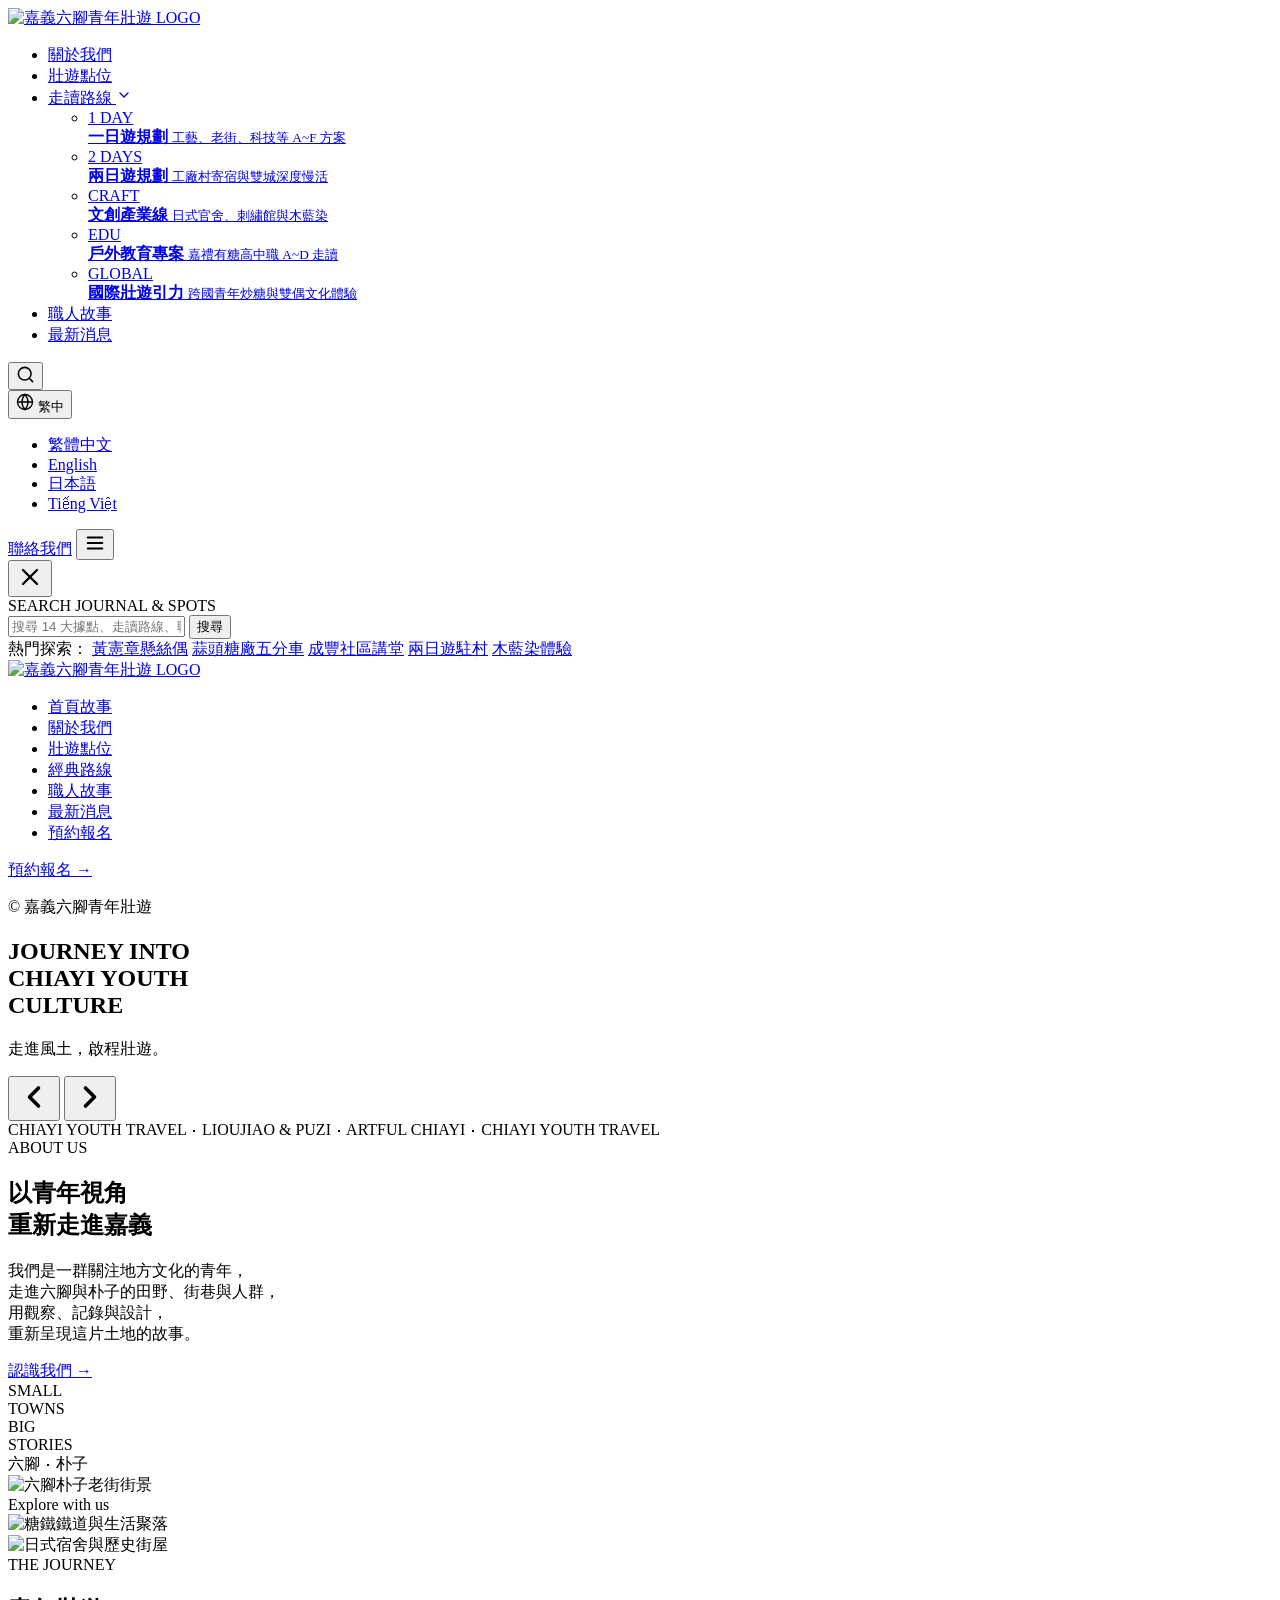
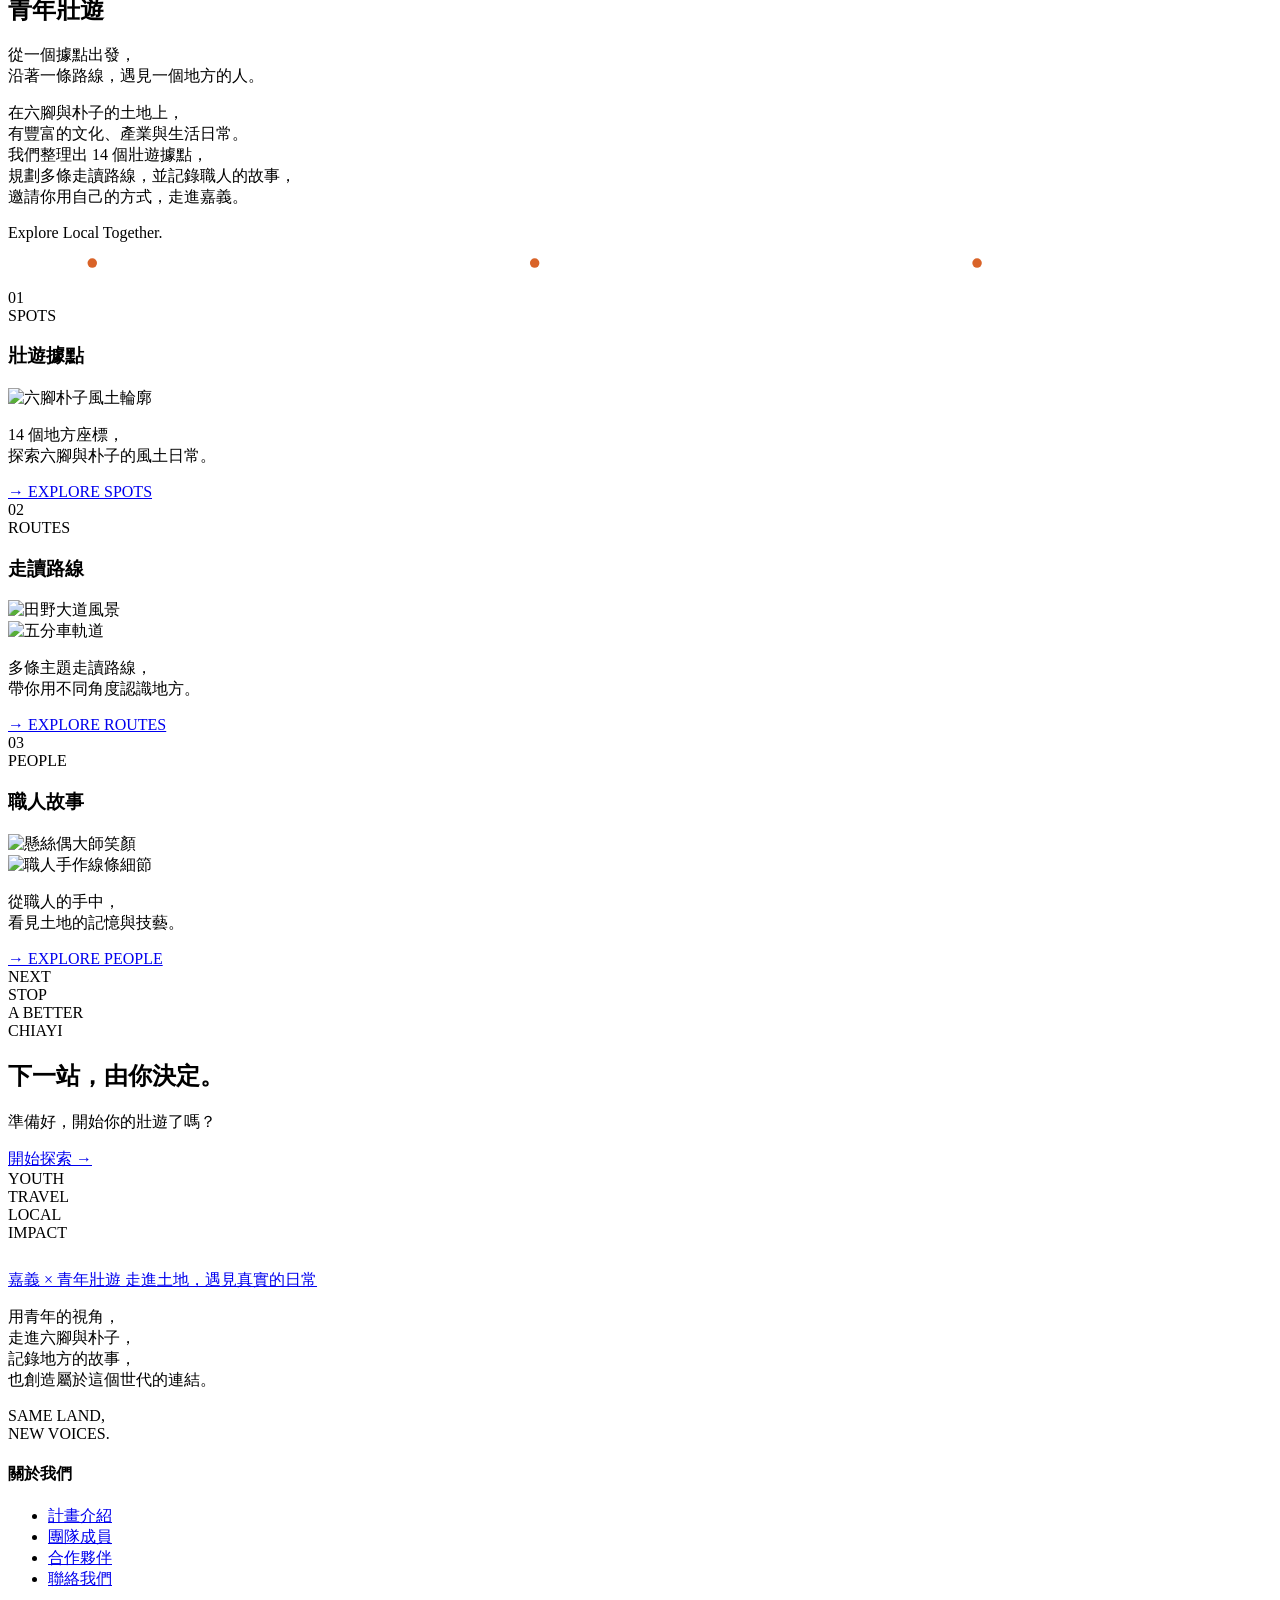
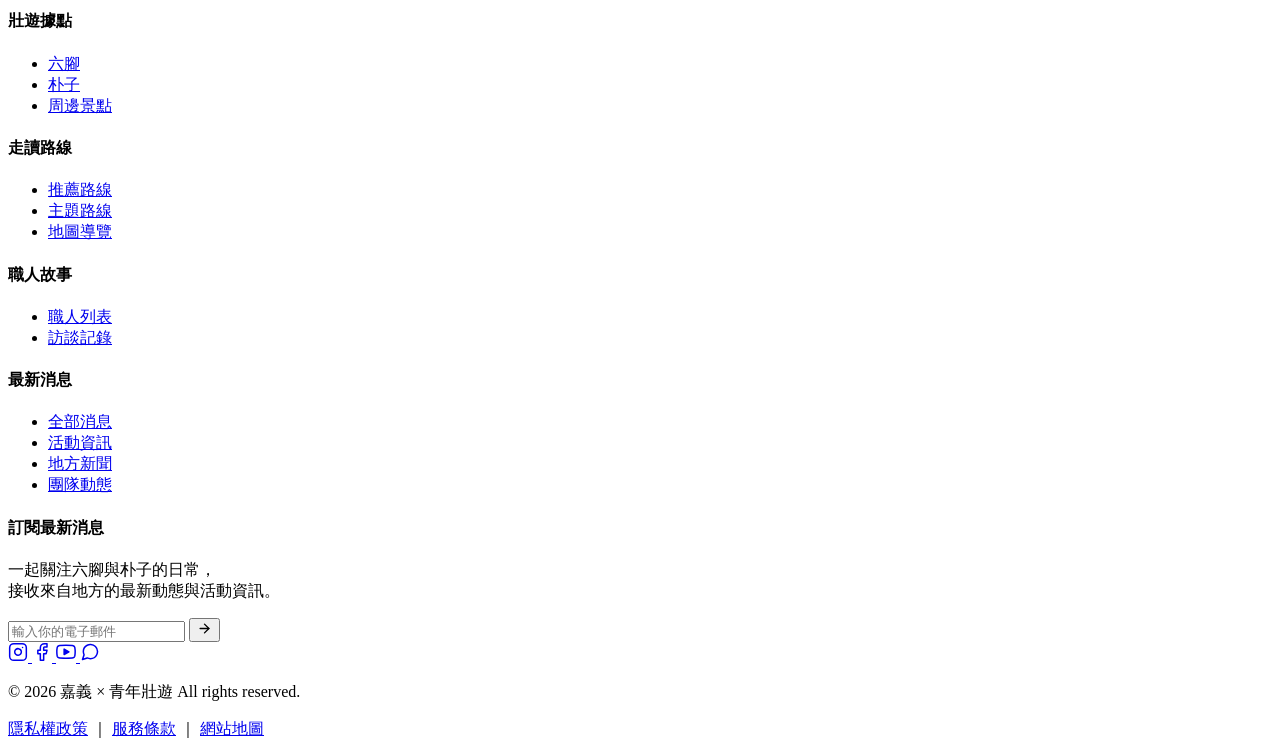
==== index.html @ 1200ce65 "Add files via upload" ====
<!DOCTYPE html>
<html lang="zh-TW">
<head>
    <meta charset="UTF-8">
    <meta name="viewport" content="width=device-width, initial-scale=1.0">
    <title>嘉義青年壯遊 ‧ 搜集文化好時光 - 首頁</title>
    
    <link rel="stylesheet" href="css/common.css">
    <link rel="stylesheet" href="css/index.css">

    <!-- 補齊 Bodoni Moda 與 Noto Serif TC，確保雜誌風襯線排版完整 -->
    <link href="https://fonts.googleapis.com/css2?family=Bodoni+Moda:opsz,wght@6..96,700;6..96,900&family=Noto+Serif+TC:wght@600;700;900&family=Playfair+Display:ital,wght@0,700;0,900;1,700&family=Noto+Sans+TC:wght@300;400;500;700&family=Poppins:wght@600;800;900&display=swap" rel="stylesheet">
</head>
<body class="home-page">

<!-- ==================== 全站唯一標準頂部導覽列 ==================== -->
<header class="site-header" id="siteHeader">
    <div class="nav-container">
        
        <a href="index.html" class="nav-brand">
            <img src="六腳LOGO.png" alt="嘉義六腳青年壯遊 LOGO" class="nav-logo-img">
        </a>

        <!-- 電腦版核心導覽選單 -->
        <nav class="nav-menu" id="navMenu">
            <ul class="nav-list">
                <li class="nav-item">
                    <a href="about.html" class="nav-link">關於我們</a>
                </li>
                <li class="nav-item">
                    <a href="spots.html" class="nav-link">壯遊點位</a>
                </li>

                <!-- 5 大路線下拉選單 -->
                <li class="nav-item nav-has-dropdown">
                    <a href="itinerary.html" class="nav-link nav-dropdown-trigger">
                        走讀路線
                        <svg class="dropdown-chevron" xmlns="http://www.w3.org/2000/svg" width="16" height="16" viewBox="0 0 24 24" fill="none" stroke="currentColor" stroke-width="2" stroke-linecap="round" stroke-linejoin="round">
                            <path d="m6 9 6 6 6-6"/>
                        </svg>
                    </a>
                    <ul class="nav-dropdown-menu">
                        <li>
                            <a href="itinerary.html#oneday" class="dropdown-link">
                                <span class="route-badge">1 DAY</span>
                                <div>
                                    <strong>一日遊規劃</strong>
                                    <small>工藝、老街、科技等 A~F 方案</small>
                                </div>
                            </a>
                        </li>
                        <li>
                            <a href="itinerary.html#twoday" class="dropdown-link">
                                <span class="route-badge">2 DAYS</span>
                                <div>
                                    <strong>兩日遊規劃</strong>
                                    <small>工廠村寄宿與雙城深度慢活</small>
                                </div>
                            </a>
                        </li>
                        <li>
                            <a href="itinerary.html#creative" class="dropdown-link">
                                <span class="route-badge">CRAFT</span>
                                <div>
                                    <strong>文創產業線</strong>
                                    <small>日式官舍、刺繡館與木藍染</small>
                                </div>
                            </a>
                        </li>
                        <li>
                            <a href="itinerary.html#outdoor" class="dropdown-link">
                                <span class="route-badge">EDU</span>
                                <div>
                                    <strong>戶外教育專案</strong>
                                    <small>嘉禮有糖高中職 A~D 走讀</small>
                                </div>
                            </a>
                        </li>
                        <li>
                            <a href="itinerary.html#global" class="dropdown-link">
                                <span class="route-badge">GLOBAL</span>
                                <div>
                                    <strong>國際壯遊引力</strong>
                                    <small>跨國青年炒糖與雙偶文化體驗</small>
                                </div>
                            </a>
                        </li>
                    </ul>
                </li>

                <li class="nav-item">
                    <a href="journal.html" class="nav-link">職人故事</a>
                </li>
                <li class="nav-item">
                    <a href="news.html" class="nav-link">最新消息</a>
                </li>
            </ul>
        </nav>

        <!-- 右側功能操作區：標準 3 大按鍵 -->
        <div class="nav-actions">
            <button class="nav-action-btn" id="navSearchBtn" aria-label="搜尋">
                <svg xmlns="http://www.w3.org/2000/svg" width="19" height="19" viewBox="0 0 24 24" fill="none" stroke="currentColor" stroke-width="2" stroke-linecap="round" stroke-linejoin="round">
                    <circle cx="11" cy="11" r="8"/>
                    <path d="m21 21-4.3-4.3"/>
                </svg>
            </button>

            <!-- 語言按鈕固定帶地球 SVG ＋ 純文字「繁中」 -->
            <div class="lang-dropdown-wrapper">
                <button class="nav-lang-btn" id="langBtn" aria-label="語言切換">
                    <svg xmlns="http://www.w3.org/2000/svg" width="18" height="18" viewBox="0 0 24 24" fill="none" stroke="currentColor" stroke-width="1.8" stroke-linecap="round" stroke-linejoin="round">
                        <circle cx="12" cy="12" r="10"/>
                        <path d="M12 2a14.5 14.5 0 0 0 0 20 14.5 14.5 0 0 0 0-20"/>
                        <path d="M2 12h20"/>
                    </svg>
                    <span id="currentLangText">繁中</span>
                </button>
                <ul class="lang-menu" id="langMenu">
                    <li><a href="#" class="lang-opt active" data-lang="zh-TW">繁體中文</a></li>
                    <li><a href="#" class="lang-opt" data-lang="en">English</a></li>
                    <li><a href="#" class="lang-opt" data-lang="ja">日本語</a></li>
                    <li><a href="#" class="lang-opt" data-lang="vi">Tiếng Việt</a></li>
                </ul>
            </div>

            <!-- 右側主按鈕一律統一為「聯絡我們」 -->
            <a href="contact.html" class="nav-btn-cta">聯絡我們</a>

            <button class="hamburger-toggle" id="navMobileToggle" aria-label="開啟選單">
                <svg xmlns="http://www.w3.org/2000/svg" width="22" height="22" viewBox="0 0 24 24" fill="none" stroke="currentColor" stroke-width="2" stroke-linecap="round" stroke-linejoin="round">
                    <line x1="4" x2="20" y1="12" y2="12"/>
                    <line x1="4" x2="20" y1="6" y2="6"/>
                    <line x1="4" x2="20" y1="18" y2="18"/>
                </svg>
            </button>
        </div>

    </div>
</header>

<!-- ==================== 全螢幕搜尋浮層 ==================== -->
<div class="search-overlay" id="searchOverlay">
    <button class="search-close-btn" id="searchCloseBtn" aria-label="關閉搜尋">
        <svg xmlns="http://www.w3.org/2000/svg" width="28" height="28" viewBox="0 0 24 24" fill="none" stroke="currentColor" stroke-width="2" stroke-linecap="round" stroke-linejoin="round">
            <path d="M18 6 6 18"/>
            <path d="m6 6 12 12"/>
        </svg>
    </button>
    <div class="search-modal-inner">
        <span class="search-sub-title">SEARCH JOURNAL & SPOTS</span>
        <div class="search-box">
            <input type="text" id="globalSearchInput" placeholder="搜尋 14 大據點、走讀路線、職人或最新消息..." autocomplete="off">
            <button class="search-submit-btn" id="globalSearchSubmit">搜尋</button>
        </div>
        <div class="search-quick-tags">
            <span>熱門探索：</span>
            <a href="spots.html">黃憲章懸絲偶</a>
            <a href="spots.html">蒜頭糖廠五分車</a>
            <a href="spots.html">成豐社區講堂</a>
            <a href="itinerary.html#twoday">兩日遊駐村</a>
            <a href="spots.html">木藍染體驗</a>
        </div>
    </div>
</div>

<!-- 手機版抽屜滑出選單 (由頂欄漢堡開關觸發) -->
<aside class="sidebar-nav" id="sidebarNav">
    <div class="sidebar-top">
        <a href="index.html" class="sidebar-logo">
            <img src="六腳LOGO.png" alt="嘉義六腳青年壯遊 LOGO" class="sidebar-logo-img">
        </a>
        <div class="sidebar-divider"></div>
        <ul class="sidebar-tabs">
            <li class="tab-item active"><a href="index.html">首頁故事</a></li>
            <li class="tab-item"><a href="about.html">關於我們</a></li>
            <li class="tab-item"><a href="spots.html">壯遊點位</a></li>
            <li class="tab-item"><a href="itinerary.html">經典路線</a></li>
            <li class="tab-item"><a href="journal.html">職人故事</a></li>
            <li class="tab-item"><a href="news.html">最新消息</a></li>
            <li class="tab-item"><a href="contact.html">預約報名</a></li>
        </ul>
    </div>
    <div class="sidebar-bottom">
        <a href="contact.html" class="btn-sidebar-cta">預約報名 →</a>
        <p class="sidebar-footer-text">© 嘉義六腳青年壯遊</p>
    </div>
</aside>

<div class="sidebar-overlay" id="sidebarOverlay"></div>

<main class="content-container">

<!-- ==================== 全景電影感主視覺 (水道頭自動切換左側) ==================== -->
<section id="home" class="page-section hero-fullscreen-wrapper">
    
    <!-- 1. 全螢幕背景輪播軌道 (第三張標註 data-align="left") -->
    <div class="hero-carousel" id="heroCarousel">
        <div class="hero-bg-slide active" style="background-image: url('assets/藍染體驗.jpg');" data-align="right"></div>
        <div class="hero-bg-slide" style="background-image: url('assets/笑咪咪懸絲偶劇團.jpg');" data-align="right"></div>
        <div class="hero-bg-slide" style="background-image: url('assets/水道頭文創聚落.jpg');" data-align="left"></div>
    </div>

    <!-- 2. 動態定位文字層 (預設靠右，水道頭自動切換至左) -->
    <div class="hero-content-overlay" id="heroTextOverlay">
        <div class="hero-text-box" id="heroTextBox">
            <h1 class="hero-main-title">
                JOURNEY INTO<br>
                CHIAYI YOUTH<br>
                CULTURE
            </h1>
            <p class="hero-desc-cn">走進風土，啟程壯遊。</p>
        </div>
    </div>

    <!-- 3. 左側極簡箭頭按鈕 -->
    <button class="hero-edge-btn btn-edge-prev" id="heroPrevBtn" aria-label="上一張圖片">
        <svg xmlns="http://www.w3.org/2000/svg" width="36" height="36" viewBox="0 0 24 24" fill="none" stroke="currentColor" stroke-width="2.4" stroke-linecap="round" stroke-linejoin="round">
            <path d="m15 18-6-6 6-6"/>
        </svg>
    </button>

    <!-- 4. 右側極簡箭頭按鈕 -->
    <button class="hero-edge-btn btn-edge-next" id="heroNextBtn" aria-label="下一張圖片">
        <svg xmlns="http://www.w3.org/2000/svg" width="36" height="36" viewBox="0 0 24 24" fill="none" stroke="currentColor" stroke-width="2.4" stroke-linecap="round" stroke-linejoin="round">
            <path d="m9 18 6-6-6-6"/>
        </svg>
    </button>

    <!-- 5. 底部微弱走馬燈水印 -->
    <div class="hero-marquee-strip">
        <div class="marquee-track" id="heroMarquee">
            CHIAYI YOUTH TRAVEL ‧ LIOUJIAO & PUZI ‧ ARTFUL CHIAYI ‧ CHIAYI YOUTH TRAVEL
        </div>
    </div>

</section>
<!-- ====================================================================
     01. 關於我們 (ABOUT US) - 雜誌拼貼與雙城手感
     ==================================================================== -->
<section id="about" class="section-editorial-about">
    <div class="about-layout-container">
        
        <!-- 左側：標題、引言與入口按鈕 -->
        <div class="about-text-column">
            <div class="editorial-section-tag">
                <span class="tag-en">ABOUT US</span>
            </div>

            <h2 class="about-hero-headline">
                以青年視角<br>
                重新走進嘉義
            </h2>

            <p class="about-manifesto">
                我們是一群關注地方文化的青年，<br>
                走進六腳與朴子的田野、街巷與人群，<br>
                用觀察、記錄與設計，<br>
                重新呈現這片土地的故事。
            </p>

            <a href="about.html" class="btn-editorial-pill">
                認識我們 <span>→</span>
            </a>
        </div>

        <!-- 右側：照片拼貼組與印記 -->
        <div class="about-collage-column">
            <div class="collage-corner-tag">
                SMALL<br>TOWNS<br>BIG<br>STORIES
            </div>

            <!-- 主拍立得照片 (微傾斜) -->
            <div class="polaroid-card main-polaroid">
                <div class="polaroid-stamp">六腳 ‧ 朴子</div>
                <div class="polaroid-img-box">
                    <img src="assets/水道頭文創聚落.jpg" alt="六腳朴子老街街景">
                </div>
                <span class="polaroid-handwrite">Explore with us</span>
            </div>

            <!-- 右上方次要照片：平交道與鐵道記憶 -->
            <div class="polaroid-card sub-polaroid-top">
                <div class="polaroid-img-box">
                    <img src="assets/藍染體驗.jpg" alt="糖鐵鐵道與生活聚落">
                </div>
            </div>

            <!-- 右下方次要照片：歷史建築屋脊 -->
            <div class="polaroid-card sub-polaroid-bottom">
                <div class="polaroid-img-box">
                    <img src="assets/笑咪咪懸絲偶劇團.jpg" alt="日式宿舍與歷史街屋">
                </div>
            </div>
        </div>

    </div>
</section>


<!-- ====================================================================
     02. 青年壯遊 (THE JOURNEY) - 三階段連動走讀路徑
     ==================================================================== -->
<section id="journey" class="section-dark-journey">
    <div class="journey-main-container">

        <!-- 頂部：章節標題、說明文與手寫字 -->
        <div class="journey-header-grid">
            <div class="journey-title-wrap">
                <div class="editorial-section-tag">
                    <span class="tag-en">THE JOURNEY</span>
                </div>
                <h2 class="journey-title-cn">青年壯遊</h2>
                <p class="journey-lead-slogan">
                    從一個據點出發，<br>
                    沿著一條路線，遇見一個地方的人。
                </p>
            </div>

            <div class="journey-desc-wrap">
                <p class="journey-body-text">
                    在六腳與朴子的土地上，<br>
                    有豐富的文化、產業與生活日常。<br>
                    我們整理出 14 個壯遊據點，<br>
                    規劃多條走讀路線，並記錄職人的故事，<br>
                    邀請你用自己的方式，走進嘉義。
                </p>
            </div>

            <div class="journey-handwritten-wrap">
                <span class="script-handwriting">Explore Local Together.</span>
            </div>
        </div>

        <!-- 貫穿三大板塊的弧形連線 (SVG Stepper Line) -->
        <div class="journey-stepper-line-wrap">
            <svg class="stepper-svg" viewBox="0 0 1200 40" fill="none" preserveAspectRatio="none">
                <path d="M 80,20 Q 300,5 500,20 T 920,20 T 1120,20" stroke="rgba(255,255,255,0.25)" stroke-dasharray="4 6" stroke-width="1.5"/>
                <circle cx="80" cy="20" r="4.5" fill="#D96328" />
                <circle cx="500" cy="20" r="4.5" fill="#D96328" />
                <circle cx="920" cy="20" r="4.5" fill="#D96328" />
            </svg>
        </div>

        <!-- 三欄卡片網格 -->
        <div class="journey-cards-row">
            
            <!-- 01 壯遊據點 (純白有機地圖) -->
            <div class="journey-card">
                <div class="journey-card-header">
                    <span class="step-idx">01</span>
                    <div class="step-meta">
                        <span class="step-en">SPOTS</span>
                        <h3 class="step-title">壯遊據點</h3>
                    </div>
                </div>

                <div class="card-visual-box visual-map-box">
                    <img src="assets/地圖.png" alt="六腳朴子風土輪廓" class="journey-map-graphic">
                </div>

                <p class="journey-card-desc">
                    14 個地方座標，<br>
                    探索六腳與朴子的風土日常。
                </p>

                <a href="spots.html" class="btn-journey-circle-link">
                    <span class="link-circle-arrow">→</span>
                    <span class="link-text">EXPLORE SPOTS</span>
                </a>
            </div>

            <!-- 02 走讀路線 (風景雙拍立得) -->
            <div class="journey-card">
                <div class="journey-card-header">
                    <span class="step-idx">02</span>
                    <div class="step-meta">
                        <span class="step-en">ROUTES</span>
                        <h3 class="step-title">走讀路線</h3>
                    </div>
                </div>

                <div class="card-visual-box visual-overlapping-photos">
                    <div class="overlapping-photo-back">
                        <img src="assets/水道頭文創聚落.jpg" alt="田野大道風景">
                    </div>
                    <div class="overlapping-photo-front">
                        <img src="assets/藍染體驗.jpg" alt="五分車軌道">
                    </div>
                </div>

                <p class="journey-card-desc">
                    多條主題走讀路線，<br>
                    帶你用不同角度認識地方。
                </p>

                <a href="itinerary.html" class="btn-journey-circle-link">
                    <span class="link-circle-arrow">→</span>
                    <span class="link-text">EXPLORE ROUTES</span>
                </a>
            </div>

            <!-- 03 職人故事 (人物人像 ✕ 手作細節) -->
            <div class="journey-card">
                <div class="journey-card-header">
                    <span class="step-idx">03</span>
                    <div class="step-meta">
                        <span class="step-en">PEOPLE</span>
                        <h3 class="step-title">職人故事</h3>
                    </div>
                </div>

                <div class="card-visual-box visual-artisan-photos">
                    <div class="artisan-main-photo">
                        <img src="assets/笑咪咪懸絲偶劇團.jpg" alt="懸絲偶大師笑顏">
                    </div>
                    <div class="artisan-sub-photo">
                        <img src="assets/藍染體驗.jpg" alt="職人手作線條細節">
                    </div>
                </div>

                <p class="journey-card-desc">
                    從職人的手中，<br>
                    看見土地的記憶與技藝。
                </p>

                <a href="journal.html" class="btn-journey-circle-link">
                    <span class="link-circle-arrow">→</span>
                    <span class="link-text">EXPLORE PEOPLE</span>
                </a>
            </div>

        </div>

    </div>
</section>


<!-- ====================================================================
     03. 全幅行動號召 (CTA BANNER) - 田野大景
     ==================================================================== -->
<section class="section-full-cta">
    <div class="cta-bg-layer" style="background-image: url('assets/水道頭文創聚落.jpg');"></div>
    <div class="cta-overlay-mask"></div>

    <div class="cta-content-inner">
        <div class="cta-watermark-left">
            NEXT<br>STOP<br>A BETTER<br>CHIAYI
        </div>

        <div class="cta-center-action">
            <h2 class="cta-title">下一站，由你決定。</h2>
            <p class="cta-sub">準備好，開始你的壯遊了嗎？</p>
            <a href="itinerary.html" class="btn-cta-orange-pill">
                開始探索 <span>→</span>
            </a>
        </div>

        <div class="cta-watermark-right">
            YOUTH<br>TRAVEL<br>LOCAL<br>IMPACT
        </div>
    </div>
</section>


<!-- ==================== 全站統一標準頁尾 ==================== -->
<footer class="site-global-footer">
    <div class="footer-main-grid">

        <!-- 1. 左側品牌欄 -->
        <div class="footer-brand-col">
            <a href="index.html" class="footer-brand-header">
                <!-- 標誌圖章 ICON -->
                <svg class="footer-brand-icon" width="28" height="24" viewBox="0 0 28 24" fill="none">
                    <rect x="3" y="4" width="22" height="16" rx="3" stroke="#FFFFFF" stroke-width="1.6"/>
                    <circle cx="2" cy="12" r="2" fill="#FFFFFF"/>
                    <circle cx="26" cy="12" r="2" fill="#FFFFFF"/>
                    <line x1="8" y1="9" x2="20" y2="9" stroke="#FFFFFF" stroke-width="1.2" stroke-dasharray="2 2"/>
                </svg>
                <div class="footer-brand-text-group">
                    <span class="footer-brand-title">嘉義 × 青年壯遊</span>
                    <span class="footer-brand-slogan">走進土地，遇見真實的日常</span>
                </div>
            </a>

            <p class="footer-brand-desc">
                用青年的視角，<br>
                走進六腳與朴子，<br>
                記錄地方的故事，<br>
                也創造屬於這個世代的連結。
            </p>

            <div class="footer-brand-stamp-en">
                SAME LAND,<br>
                NEW VOICES.
            </div>
        </div>

        <!-- 垂直裝飾分隔線 -->
        <div class="footer-v-divider"></div>

        <!-- 2. 中間五欄導覽連結 -->
        <div class="footer-nav-columns">
            
            <div class="footer-nav-col">
                <h4 class="nav-col-title">關於我們</h4>
                <div class="title-underline"></div>
                <ul class="nav-link-list">
                    <li><a href="about.html#origin">計畫介紹</a></li>
                    <li><a href="about.html#team">團隊成員</a></li>
                    <li><a href="about.html#partners">合作夥伴</a></li>
                    <li><a href="contact.html">聯絡我們</a></li>
                </ul>
            </div>

            <div class="footer-nav-col">
                <h4 class="nav-col-title">壯遊據點</h4>
                <div class="title-underline"></div>
                <ul class="nav-link-list">
                    <li><a href="spots.html?town=六腳">六腳</a></li>
                    <li><a href="spots.html?town=朴子">朴子</a></li>
                    <li><a href="spots.html#nearby">周邊景點</a></li>
                </ul>
            </div>

            <div class="footer-nav-col">
                <h4 class="nav-col-title">走讀路線</h4>
                <div class="title-underline"></div>
                <ul class="nav-link-list">
                    <li><a href="itinerary.html#featured">推薦路線</a></li>
                    <li><a href="itinerary.html#themed">主題路線</a></li>
                    <li><a href="spots.html">地圖導覽</a></li>
                </ul>
            </div>

            <div class="footer-nav-col">
                <h4 class="nav-col-title">職人故事</h4>
                <div class="title-underline"></div>
                <ul class="nav-link-list">
                    <li><a href="journal.html">職人列表</a></li>
                    <li><a href="journal.html#interviews">訪談記錄</a></li>
                </ul>
            </div>

            <div class="footer-nav-col">
                <h4 class="nav-col-title">最新消息</h4>
                <div class="title-underline"></div>
                <ul class="nav-link-list">
                    <li><a href="news.html">全部消息</a></li>
                    <li><a href="news.html#activity">活動資訊</a></li>
                    <li><a href="news.html#local">地方新聞</a></li>
                    <li><a href="news.html#team">團隊動態</a></li>
                </ul>
            </div>

        </div>

        <!-- 垂直裝飾分隔線 -->
        <div class="footer-v-divider"></div>

        <!-- 3. 右側訂閱與社群 -->
        <div class="footer-subscribe-col">
            <h4 class="subscribe-col-title">訂閱最新消息</h4>
            <div class="title-underline"></div>
            
            <p class="subscribe-desc">
                一起關注六腳與朴子的日常，<br>
                接收來自地方的最新動態與活動資訊。
            </p>

            <form class="subscribe-input-pill" onsubmit="event.preventDefault(); alert('感謝您的訂閱！');">
                <input type="email" placeholder="輸入你的電子郵件" required autocomplete="email">
                <button type="submit" class="btn-subscribe-arrow" aria-label="確認訂閱">
                    <svg width="15" height="15" viewBox="0 0 24 24" fill="none" stroke="currentColor" stroke-width="2.2" stroke-linecap="round" stroke-linejoin="round">
                        <line x1="5" y1="12" x2="19" y2="12"></line>
                        <polyline points="12 5 19 12 12 19"></polyline>
                    </svg>
                </button>
            </form>

            <!-- 社群 Icon Stack 圖示組 -->
            <div class="footer-social-stack">
                <!-- Instagram -->
                <a href="https://www.instagram.com/ncyu_tcrc_/" target="_blank" rel="noopener noreferrer" class="social-icon-btn" aria-label="Instagram">
                    <svg width="20" height="20" viewBox="0 0 24 24" fill="none" stroke="currentColor" stroke-width="1.8" stroke-linecap="round" stroke-linejoin="round">
                        <rect x="2" y="2" width="20" height="20" rx="5" ry="5"></rect>
                        <path d="M16 11.37A4 4 0 1 1 12.63 8 4 4 0 0 1 16 11.37z"></path>
                        <line x1="17.5" y1="6.5" x2="17.51" y2="6.5"></line>
                    </svg>
                </a>
                <!-- Facebook -->
                <a href="https://www.facebook.com/" target="_blank" rel="noopener noreferrer" class="social-icon-btn" aria-label="Facebook">
                    <svg width="20" height="20" viewBox="0 0 24 24" fill="none" stroke="currentColor" stroke-width="1.8" stroke-linecap="round" stroke-linejoin="round">
                        <path d="M18 2h-3a5 5 0 0 0-5 5v3H7v4h3v8h4v-8h3l1-4h-4V7a1 1 0 0 1 1-1h3z"></path>
                    </svg>
                </a>
                <!-- YouTube -->
                <a href="https://www.youtube.com/" target="_blank" rel="noopener noreferrer" class="social-icon-btn" aria-label="YouTube">
                    <svg width="20" height="20" viewBox="0 0 24 24" fill="none" stroke="currentColor" stroke-width="1.8" stroke-linecap="round" stroke-linejoin="round">
                        <path d="M22.54 6.42a2.78 2.78 0 0 0-1.94-2C18.88 4 12 4 12 4s-6.88 0-8.6.46a2.78 2.78 0 0 0-1.94 2A29 29 0 0 0 1 11.75a29 29 0 0 0 .46 5.33A2.78 2.78 0 0 0 3.4 19c1.72.46 8.6.46 8.6.46s6.88 0 8.6-.46a2.78 2.78 0 0 0 1.94-2 29 29 0 0 0 .46-5.25 29 29 0 0 0-.46-5.33z"></path>
                        <polygon points="9.75 15.02 15.5 11.75 9.75 8.48 9.75 15.02" fill="currentColor"></polygon>
                    </svg>
                </a>
                <!-- LINE -->
                <a href="https://line.me/" target="_blank" rel="noopener noreferrer" class="social-icon-btn" aria-label="LINE">
                    <svg width="20" height="20" viewBox="0 0 24 24" fill="none" stroke="currentColor" stroke-width="1.8" stroke-linecap="round" stroke-linejoin="round">
                        <path d="M21 11.5a8.38 8.38 0 0 1-.9 3.8 8.5 8.5 0 0 1-7.6 4.7 8.38 8.38 0 0 1-3.8-.9L3 21l1.9-5.7a8.38 8.38 0 0 1-.9-3.8 8.5 8.5 0 0 1 4.7-7.6 8.38 8.38 0 0 1 3.8-.9h.5a8.48 8.48 0 0 1 8 8v.5z"></path>
                    </svg>
                </a>
            </div>
        </div>

    </div>

    <!-- 4. 底部版權與隱私資訊 -->
    <div class="footer-legal-bar">
        <div class="footer-legal-inner">
            <p class="copyright-text">© 2026 嘉義 × 青年壯遊 All rights reserved.</p>
            <div class="legal-links">
                <a href="#">隱私權政策</a>
                <span class="v-line">｜</span>
                <a href="#">服務條款</a>
                <span class="v-line">｜</span>
                <a href="#">網站地圖</a>
            </div>
        </div>
    </div>
</footer>

<script src="js/common.js"></script>
<script src="js/index.js"></script>
</body>
</html>
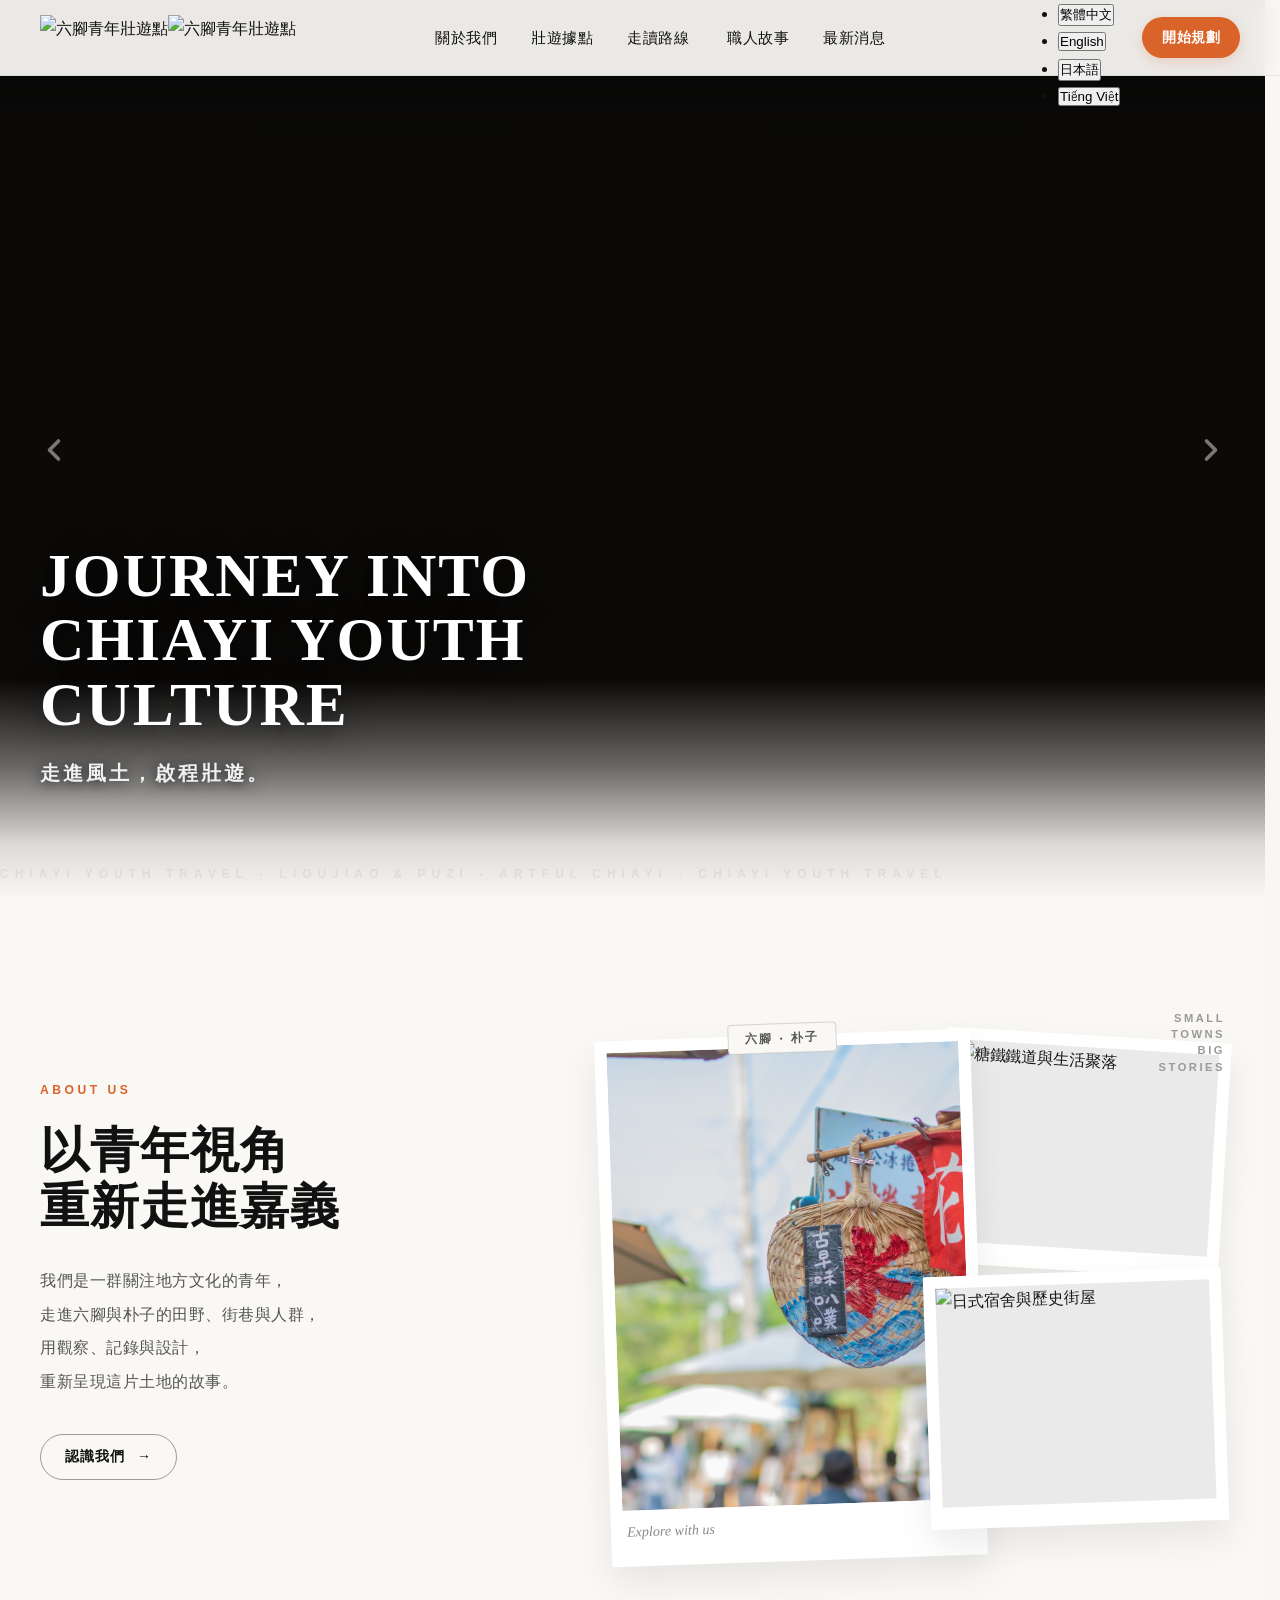
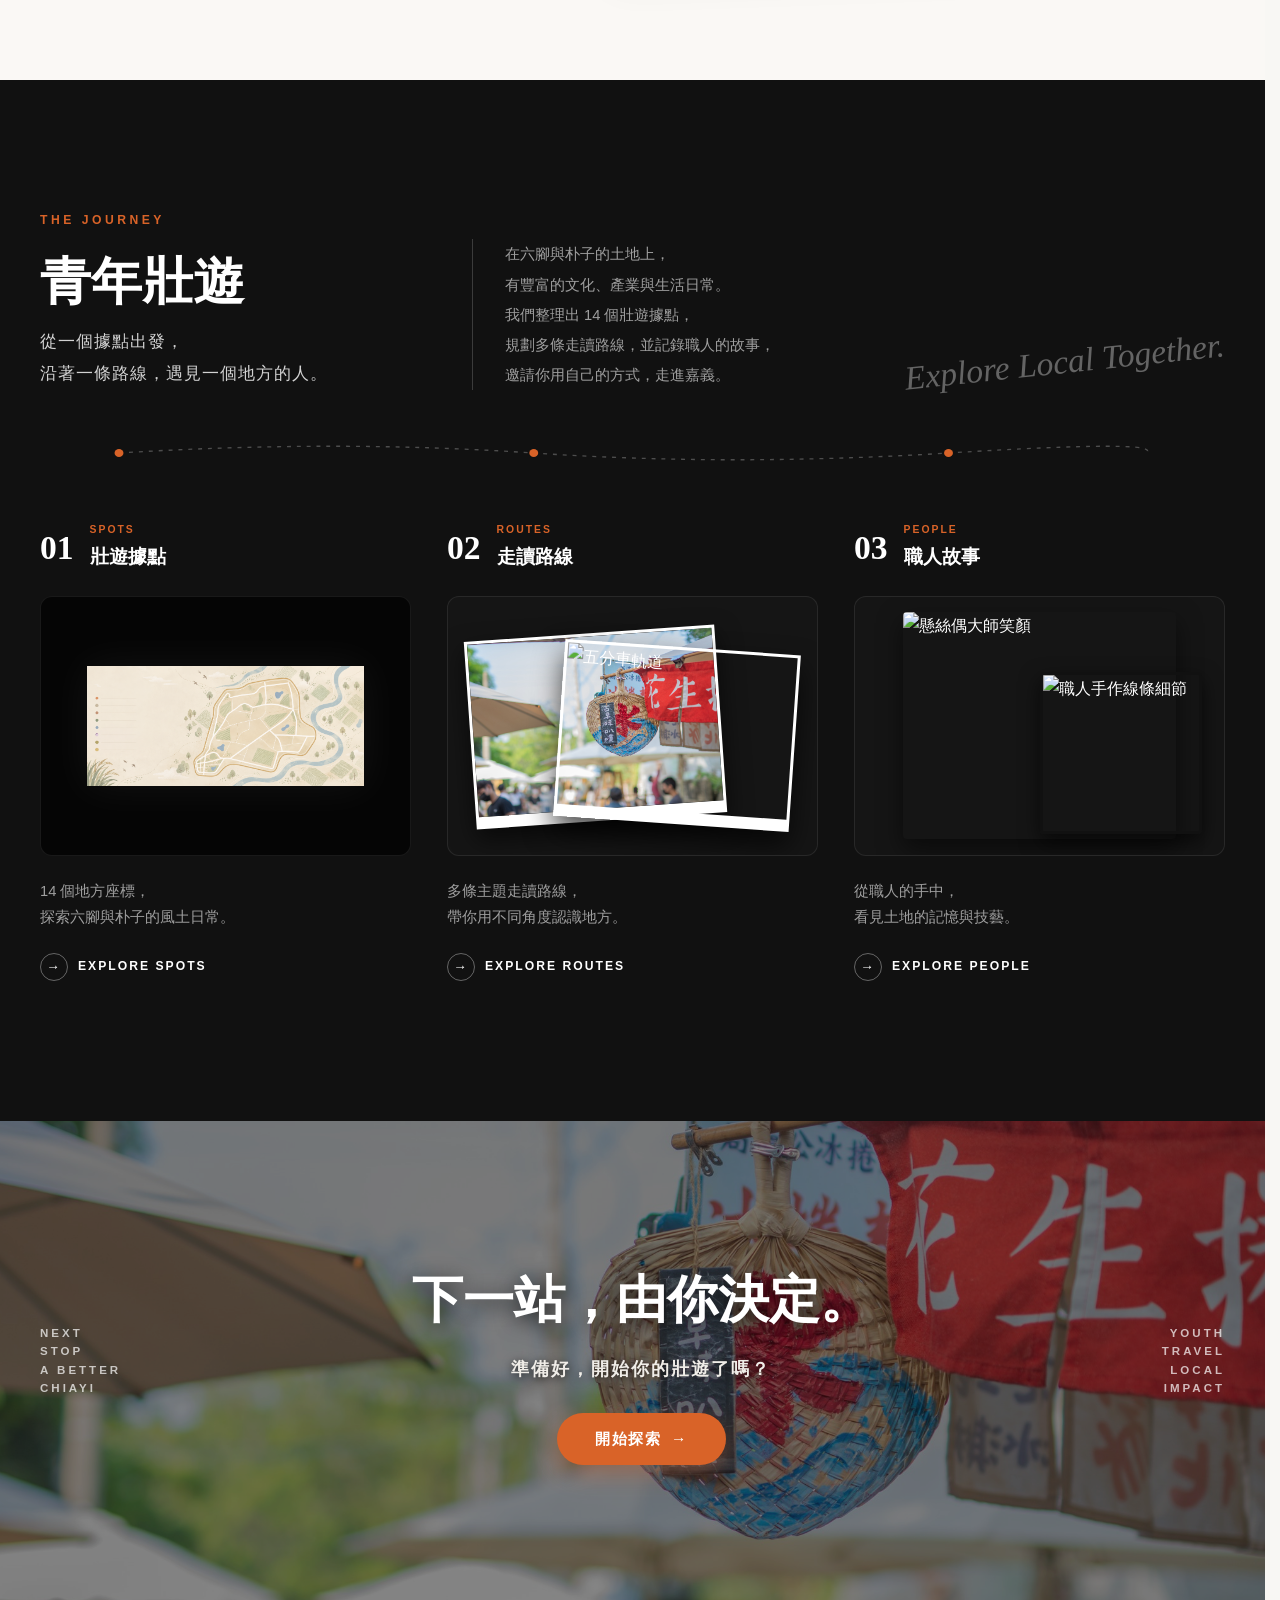
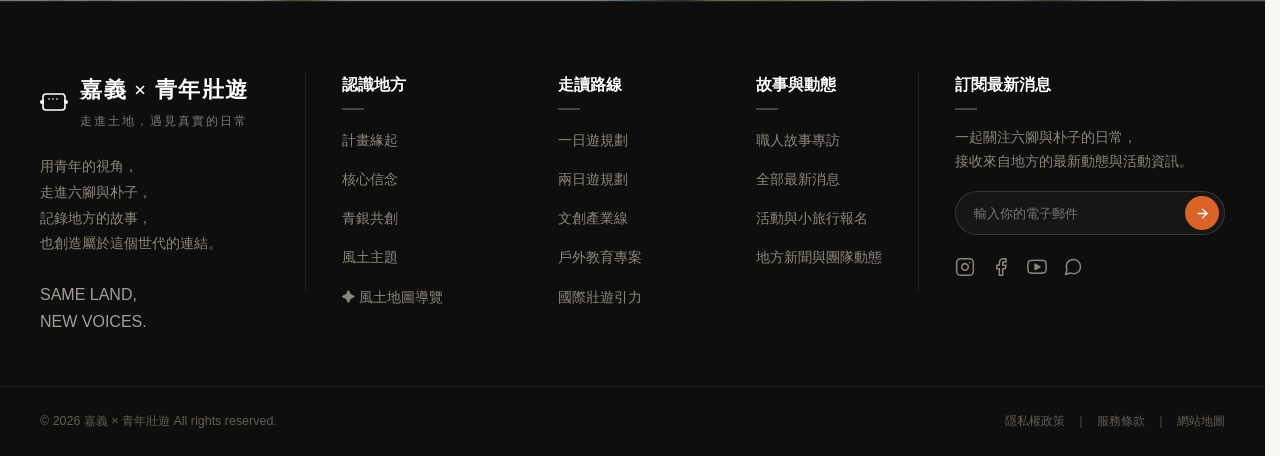
==== commit e0d04d73: "Add files via upload" ====
--- a/index.html
+++ b/index.html
@@ -13,127 +13,88 @@
 </head>
 <body class="home-page">
 
-<!-- ==================== 全站唯一標準頂部導覽列 ==================== -->
+<!-- ==================== 全域標準頂部導覽列 (Iconstack 圖標整合版) ==================== -->
 <header class="site-header" id="siteHeader">
     <div class="nav-container">
         
-        <a href="index.html" class="nav-brand">
-            <img src="六腳LOGO.png" alt="嘉義六腳青年壯遊 LOGO" class="nav-logo-img">
-        </a>
-
-        <!-- 電腦版核心導覽選單 -->
+<a href="index.html" class="nav-brand" aria-label="六腳青年壯遊首頁">
+    <img src="assets/logo-white.png" alt="六腳青年壯遊點" class="nav-logo-img logo-white">
+    <img src="assets/logo-black.png" alt="六腳青年壯遊點" class="nav-logo-img logo-black">
+</a>
+
+        <!-- 核心導覽選單 -->
         <nav class="nav-menu" id="navMenu">
             <ul class="nav-list">
                 <li class="nav-item">
-                    <a href="about.html" class="nav-link">關於我們</a>
+                    <a href="about.html" class="nav-link" data-i18n="nav_about">關於我們</a>
                 </li>
                 <li class="nav-item">
-                    <a href="spots.html" class="nav-link">壯遊點位</a>
+                    <a href="spots.html" class="nav-link" data-i18n="nav_spots">壯遊據點</a>
                 </li>
-
-                <!-- 5 大路線下拉選單 -->
                 <li class="nav-item nav-has-dropdown">
                     <a href="itinerary.html" class="nav-link nav-dropdown-trigger">
-                        走讀路線
-                        <svg class="dropdown-chevron" xmlns="http://www.w3.org/2000/svg" width="16" height="16" viewBox="0 0 24 24" fill="none" stroke="currentColor" stroke-width="2" stroke-linecap="round" stroke-linejoin="round">
-                            <path d="m6 9 6 6 6-6"/>
+                        <span data-i18n="nav_routes">走讀路線</span>
+                        <!-- Iconstack Chevron Down -->
+                        <svg class="nav-icon-svg nav-chevron-icon" viewBox="0 0 24 24" fill="none" stroke="currentColor" stroke-width="2" stroke-linecap="round" stroke-linejoin="round">
+                            <polyline points="6 9 12 15 18 9"></polyline>
                         </svg>
                     </a>
                     <ul class="nav-dropdown-menu">
-                        <li>
-                            <a href="itinerary.html#oneday" class="dropdown-link">
-                                <span class="route-badge">1 DAY</span>
-                                <div>
-                                    <strong>一日遊規劃</strong>
-                                    <small>工藝、老街、科技等 A~F 方案</small>
-                                </div>
-                            </a>
-                        </li>
-                        <li>
-                            <a href="itinerary.html#twoday" class="dropdown-link">
-                                <span class="route-badge">2 DAYS</span>
-                                <div>
-                                    <strong>兩日遊規劃</strong>
-                                    <small>工廠村寄宿與雙城深度慢活</small>
-                                </div>
-                            </a>
-                        </li>
-                        <li>
-                            <a href="itinerary.html#creative" class="dropdown-link">
-                                <span class="route-badge">CRAFT</span>
-                                <div>
-                                    <strong>文創產業線</strong>
-                                    <small>日式官舍、刺繡館與木藍染</small>
-                                </div>
-                            </a>
-                        </li>
-                        <li>
-                            <a href="itinerary.html#outdoor" class="dropdown-link">
-                                <span class="route-badge">EDU</span>
-                                <div>
-                                    <strong>戶外教育專案</strong>
-                                    <small>嘉禮有糖高中職 A~D 走讀</small>
-                                </div>
-                            </a>
-                        </li>
-                        <li>
-                            <a href="itinerary.html#global" class="dropdown-link">
-                                <span class="route-badge">GLOBAL</span>
-                                <div>
-                                    <strong>國際壯遊引力</strong>
-                                    <small>跨國青年炒糖與雙偶文化體驗</small>
-                                </div>
-                            </a>
-                        </li>
+                        <li><a href="itinerary-detail.html" class="dropdown-link"><span class="route-badge">1 DAY</span><div><strong data-i18n="route_1day">一日遊規劃</strong><small data-i18n="route_1day_sub">工藝、老街、科技等 A~F 方案</small></div></a></li>
+                        <li><a href="twoday-detail.html" class="dropdown-link"><span class="route-badge">2 DAYS</span><div><strong data-i18n="route_2day">兩日遊規劃</strong><small data-i18n="route_2day_sub">工廠村寄宿與雙城深度慢活</small></div></a></li>
+                        <li><a href="itinerary.html#creative" class="dropdown-link"><span class="route-badge">CRAFT</span><div><strong data-i18n="route_craft">文創產業線</strong><small data-i18n="route_craft_sub">日式官舍、刺繡館與木藍染</small></div></a></li>
+                        <li><a href="outdoor-detail.html" class="dropdown-link"><span class="route-badge">EDU</span><div><strong data-i18n="route_edu">戶外教育專案</strong><small data-i18n="route_edu_sub">嘉禮有糖高中職 A~D 走讀</small></div></a></li>
+                        <li><a href="itinerary.html#global" class="dropdown-link"><span class="route-badge">GLOBAL</span><div><strong data-i18n="route_global">國際壯遊引力</strong><small data-i18n="route_global_sub">跨國青年炒糖與雙偶文化體驗</small></div></a></li>
                     </ul>
                 </li>
-
                 <li class="nav-item">
-                    <a href="journal.html" class="nav-link">職人故事</a>
+                    <a href="journal.html" class="nav-link" data-i18n="nav_journal">職人故事</a>
                 </li>
                 <li class="nav-item">
-                    <a href="news.html" class="nav-link">最新消息</a>
+                    <a href="news.html" class="nav-link" data-i18n="nav_news">最新消息</a>
                 </li>
             </ul>
         </nav>
 
-        <!-- 右側功能操作區：標準 3 大按鍵 -->
+        <!-- 右側功能操作區 -->
         <div class="nav-actions">
+            <!-- 搜尋按鈕 (Iconstack Search Icon) -->
             <button class="nav-action-btn" id="navSearchBtn" aria-label="搜尋">
-                <svg xmlns="http://www.w3.org/2000/svg" width="19" height="19" viewBox="0 0 24 24" fill="none" stroke="currentColor" stroke-width="2" stroke-linecap="round" stroke-linejoin="round">
-                    <circle cx="11" cy="11" r="8"/>
-                    <path d="m21 21-4.3-4.3"/>
+                <svg class="nav-icon-svg" viewBox="0 0 24 24" fill="none" stroke="currentColor" stroke-width="2" stroke-linecap="round" stroke-linejoin="round">
+                    <circle cx="11" cy="11" r="8"></circle>
+                    <line x1="21" y1="21" x2="16.65" y2="16.65"></line>
                 </svg>
             </button>
-
-            <!-- 語言按鈕固定帶地球 SVG ＋ 純文字「繁中」 -->
-            <div class="lang-dropdown-wrapper">
-                <button class="nav-lang-btn" id="langBtn" aria-label="語言切換">
-                    <svg xmlns="http://www.w3.org/2000/svg" width="18" height="18" viewBox="0 0 24 24" fill="none" stroke="currentColor" stroke-width="1.8" stroke-linecap="round" stroke-linejoin="round">
-                        <circle cx="12" cy="12" r="10"/>
-                        <path d="M12 2a14.5 14.5 0 0 0 0 20 14.5 14.5 0 0 0 0-20"/>
-                        <path d="M2 12h20"/>
-                    </svg>
-                    <span id="currentLangText">繁中</span>
+            
+            <!-- 語言切換選單 (Iconstack Globe Icon) -->
+            <div class="lang-dropdown-wrapper" id="langDropdownWrapper">
+                <button class="nav-lang-btn" id="langBtn" aria-expanded="false">
+                    <svg class="nav-icon-svg nav-globe-icon" viewBox="0 0 24 24" fill="none" stroke="currentColor" stroke-width="1.8" stroke-linecap="round" stroke-linejoin="round">
+                        <circle cx="12" cy="12" r="10"></circle>
+                        <line x1="2" y1="12" x2="22" y2="12"></line>
+                        <path d="M12 2a15.3 15.3 0 0 1 4 10 15.3 15.3 0 0 1-4 10 15.3 15.3 0 0 1-4-10 15.3 15.3 0 0 1 4-10z"></path>
+                    </svg>
+                    <span id="currentLangLabel">繁中</span>
+                    <svg class="nav-icon-svg nav-caret-icon" viewBox="0 0 24 24" fill="none" stroke="currentColor" stroke-width="2" stroke-linecap="round" stroke-linejoin="round">
+                        <polyline points="6 9 12 15 18 9"></polyline>
+                    </svg>
                 </button>
-                <ul class="lang-menu" id="langMenu">
-                    <li><a href="#" class="lang-opt active" data-lang="zh-TW">繁體中文</a></li>
-                    <li><a href="#" class="lang-opt" data-lang="en">English</a></li>
-                    <li><a href="#" class="lang-opt" data-lang="ja">日本語</a></li>
-                    <li><a href="#" class="lang-opt" data-lang="vi">Tiếng Việt</a></li>
+                <ul class="lang-dropdown-menu" id="langMenu">
+                    <li><button type="button" class="lang-option active" data-lang="zh-TW">繁體中文</button></li>
+                    <li><button type="button" class="lang-option" data-lang="en">English</button></li>
+                    <li><button type="button" class="lang-option" data-lang="ja">日本語</button></li>
+                    <li><button type="button" class="lang-option" data-lang="vi">Tiếng Việt</button></li>
                 </ul>
             </div>
 
-            <!-- 右側主按鈕一律統一為「聯絡我們」 -->
-            <a href="contact.html" class="nav-btn-cta">聯絡我們</a>
-
-            <button class="hamburger-toggle" id="navMobileToggle" aria-label="開啟選單">
-                <svg xmlns="http://www.w3.org/2000/svg" width="22" height="22" viewBox="0 0 24 24" fill="none" stroke="currentColor" stroke-width="2" stroke-linecap="round" stroke-linejoin="round">
-                    <line x1="4" x2="20" y1="12" y2="12"/>
-                    <line x1="4" x2="20" y1="6" y2="6"/>
-                    <line x1="4" x2="20" y1="18" y2="18"/>
+            <!-- 右側行動呼籲按鈕 (Iconstack Arrow Right Icon) -->
+            <a href="contact.html" class="nav-btn-cta">
+                <span data-i18n="nav_cta">開始規劃</span>
+                <svg class="nav-icon-svg nav-cta-arrow" viewBox="0 0 24 24" fill="none" stroke="currentColor" stroke-width="2" stroke-linecap="round" stroke-linejoin="round">
+                    <line x1="5" y1="12" x2="19" y2="12"></line>
+                    <polyline points="12 5 19 12 12 19"></polyline>
                 </svg>
-            </button>
+            </a>
         </div>
 
     </div>
@@ -499,60 +460,44 @@
         <!-- 垂直裝飾分隔線 -->
         <div class="footer-v-divider"></div>
 
-        <!-- 2. 中間五欄導覽連結 -->
-        <div class="footer-nav-columns">
-            
+<div class="footer-nav-columns" style="grid-template-columns: repeat(3, 1fr); gap: 48px;">
+            <!-- 欄位 1: 認識地方 -->
             <div class="footer-nav-col">
-                <h4 class="nav-col-title">關於我們</h4>
+                <h4 class="nav-col-title">認識地方</h4>
                 <div class="title-underline"></div>
                 <ul class="nav-link-list">
-                    <li><a href="about.html#origin">計畫介紹</a></li>
-                    <li><a href="about.html#team">團隊成員</a></li>
-                    <li><a href="about.html#partners">合作夥伴</a></li>
-                    <li><a href="contact.html">聯絡我們</a></li>
+                    <li><a href="about.html">計畫緣起</a></li>
+                    <li><a href="about.html">核心信念</a></li>
+                    <li><a href="about.html">青銀共創</a></li>
+                    <li><a href="about.html">風土主題</a></li>
+                    <li><a href="spots.html">✦ 風土地圖導覽</a></li>
                 </ul>
             </div>
 
-            <div class="footer-nav-col">
-                <h4 class="nav-col-title">壯遊據點</h4>
-                <div class="title-underline"></div>
-                <ul class="nav-link-list">
-                    <li><a href="spots.html?town=六腳">六腳</a></li>
-                    <li><a href="spots.html?town=朴子">朴子</a></li>
-                    <li><a href="spots.html#nearby">周邊景點</a></li>
-                </ul>
-            </div>
-
+            <!-- 欄位 2: 走讀路線 -->
             <div class="footer-nav-col">
                 <h4 class="nav-col-title">走讀路線</h4>
                 <div class="title-underline"></div>
                 <ul class="nav-link-list">
-                    <li><a href="itinerary.html#featured">推薦路線</a></li>
-                    <li><a href="itinerary.html#themed">主題路線</a></li>
-                    <li><a href="spots.html">地圖導覽</a></li>
+                    <li><a href="itinerary-detail.html">一日遊規劃</a></li>
+                    <li><a href="twoday-detail.html">兩日遊規劃</a></li>
+                    <li><a href="creative-detail.html">文創產業線</a></li>
+                    <li><a href="outdoor-detail.html">戶外教育專案</a></li>
+                    <li><a href="global-detail.html">國際壯遊引力</a></li>
                 </ul>
             </div>
 
+            <!-- 欄位 3: 地方動態與故事 -->
             <div class="footer-nav-col">
-                <h4 class="nav-col-title">職人故事</h4>
+                <h4 class="nav-col-title">故事與動態</h4>
                 <div class="title-underline"></div>
                 <ul class="nav-link-list">
-                    <li><a href="journal.html">職人列表</a></li>
-                    <li><a href="journal.html#interviews">訪談記錄</a></li>
+                    <li><a href="journal.html">職人故事專訪</a></li>
+                    <li><a href="news.html">全部最新消息</a></li>
+                    <li><a href="news.html">活動與小旅行報名</a></li>
+                    <li><a href="news.html">地方新聞與團隊動態</a></li>
                 </ul>
             </div>
-
-            <div class="footer-nav-col">
-                <h4 class="nav-col-title">最新消息</h4>
-                <div class="title-underline"></div>
-                <ul class="nav-link-list">
-                    <li><a href="news.html">全部消息</a></li>
-                    <li><a href="news.html#activity">活動資訊</a></li>
-                    <li><a href="news.html#local">地方新聞</a></li>
-                    <li><a href="news.html#team">團隊動態</a></li>
-                </ul>
-            </div>
-
         </div>
 
         <!-- 垂直裝飾分隔線 -->
--- a/css/common.css
+++ b/css/common.css
@@ -0,0 +1,694 @@
+/* ====================================================================
+   全站核心共用樣式表 (common.css)
+   ==================================================================== */
+
+/* 1. 主題色彩與字體變數 */
+:root {
+    --paper: #FAF8F5;               /* 溫潤米白紙張底色 */
+    --black: #171717;               /* 刊物高對比炭黑 */
+    --gray: #666666;
+    --serif: 'Noto Serif TC', 'Playfair Display', Georgia, serif;
+    --display-serif-heavy: 'Bodoni Moda', 'Playfair Display', serif;
+    --display: 'Poppins', sans-serif;
+    --sans: 'Noto Sans TC', 'Poppins', sans-serif;
+
+    --bg-main: #F8F7F4;             /* 淺灰溫潤基底 */
+    --card-bg: #FFFFFF;             /* 純白卡片 */
+    --dark-bg: #121212;             /* 墨黑背景 */
+    --primary: #111111;             /* 主文字黑 */
+    --accent: #D96328;              /* 風土磚橘 */
+    --accent-hover: #B84E1B;
+    --gray-text: #666666;
+    --border-line: #E5E5E5;         /* 極簡分割線 */
+    
+    --radius-pill: 999px;
+    --transition: all 0.3s cubic-bezier(0.16, 1, 0.3, 1);
+}
+
+* {
+    box-sizing: border-box;
+    margin: 0; 
+    padding: 0;
+    font-family: var(--sans);
+}
+
+html {
+    scroll-behavior: smooth;
+    scroll-padding-top: 92px;
+    scrollbar-gutter: stable; /* 核心關鍵：換頁時按鍵絕不左右晃動 */
+    overflow-x: hidden;
+    overflow-y: auto;
+    height: auto;
+}
+
+body {
+    background-color: var(--bg-main);
+    color: var(--primary);
+    line-height: 1.7;
+    -webkit-font-smoothing: antialiased;
+    overflow-x: hidden;
+}
+
+/* 2. 全域固定導覽列 (鎖定 76px / 1380px) */
+.site-header {
+    position: fixed !important;
+    top: 0;
+    left: 0;
+    width: 100% !important;
+    height: 76px !important;
+    background: rgba(250, 248, 245, 0.94);
+    backdrop-filter: blur(12px);
+    -webkit-backdrop-filter: blur(12px);
+    border-bottom: 1px solid rgba(23, 23, 23, 0.08);
+    z-index: 1000;
+    box-sizing: border-box;
+    display: flex;
+    align-items: center;
+}
+
+.nav-container {
+    max-width: 1380px !important;
+    width: 100% !important;
+    height: 100% !important;
+    margin: 0 auto !important;
+    padding: 0 40px !important;
+    display: flex !important;
+    align-items: center !important;
+    justify-content: space-between !important;
+    box-sizing: border-box !important;
+}
+
+.nav-brand {
+    display: flex;
+    align-items: center;
+    text-decoration: none;
+    color: var(--primary);
+}
+
+.nav-logo-img {
+    height: 46px !important;
+    width: auto !important;
+    object-fit: contain;
+    display: block;
+}
+
+.nav-menu {
+    display: flex;
+    align-items: center;
+}
+
+.nav-list {
+    display: flex !important;
+    align-items: center !important;
+    gap: 34px !important;
+    list-style: none;
+    margin: 0;
+    padding: 0;
+}
+
+.nav-item {
+    position: relative;
+}
+
+.nav-link {
+    font-size: 0.95rem;
+    font-weight: 500;
+    color: var(--primary);
+    text-decoration: none;
+    letter-spacing: 0.5px;
+    padding: 8px 0;
+    display: inline-flex;
+    align-items: center;
+    gap: 4px;
+    white-space: nowrap;
+    transition: color 0.25s ease;
+}
+
+.nav-link.active,
+.nav-link:hover {
+    color: var(--accent) !important;
+    font-weight: 700;
+}
+
+/* 5 大路線下拉選單 */
+.dropdown-chevron {
+    transition: transform 0.25s ease;
+}
+
+.nav-has-dropdown:hover .dropdown-chevron {
+    transform: rotate(180deg);
+}
+
+.nav-dropdown-menu {
+    position: absolute;
+    top: 100%;
+    left: 50%;
+    transform: translateX(-50%) translateY(14px);
+    width: 320px;
+    background: #FFFFFF;
+    border: 1px solid rgba(23, 23, 23, 0.08);
+    border-radius: 12px;
+    box-shadow: 0 16px 36px rgba(0, 0, 0, 0.09);
+    list-style: none;
+    padding: 10px;
+    margin: 0;
+    opacity: 0;
+    visibility: hidden;
+    pointer-events: none;
+    transition: all 0.28s cubic-bezier(0.16, 1, 0.3, 1);
+}
+
+.nav-has-dropdown:hover .nav-dropdown-menu {
+    opacity: 1;
+    visibility: visible;
+    pointer-events: auto;
+    transform: translateX(-50%) translateY(4px);
+}
+
+.dropdown-link {
+    display: flex;
+    align-items: flex-start;
+    gap: 12px;
+    padding: 10px 12px;
+    border-radius: 8px;
+    text-decoration: none;
+    transition: background 0.2s ease;
+}
+
+.dropdown-link:hover {
+    background: #FAF8F5;
+}
+
+.route-badge {
+    display: inline-block;
+    font-family: var(--display);
+    font-size: 0.65rem;
+    font-weight: 800;
+    color: var(--accent);
+    background: rgba(217, 99, 40, 0.12);
+    padding: 3px 6px;
+    border-radius: 4px;
+    margin-top: 2px;
+}
+
+.dropdown-link strong {
+    display: block;
+    font-size: 0.9rem;
+    color: var(--dark-bg);
+    margin-bottom: 2px;
+}
+
+.dropdown-link small {
+    display: block;
+    font-size: 0.75rem;
+    color: var(--gray-text);
+    line-height: 1.3;
+}
+
+/* 右側功能按鈕組 */
+.nav-actions {
+    display: flex !important;
+    align-items: center !important;
+    gap: 18px !important;
+}
+
+.nav-action-btn {
+    background: transparent;
+    border: none;
+    color: var(--primary);
+    cursor: pointer;
+    padding: 8px;
+    display: flex;
+    align-items: center;
+    justify-content: center;
+    border-radius: 50%;
+    transition: color 0.2s ease, transform 0.2s ease;
+}
+
+.nav-action-btn:hover {
+    color: var(--accent);
+    transform: scale(1.08);
+}
+
+.lang-dropdown-wrapper {
+    position: relative;
+}
+
+.nav-lang-btn {
+    display: inline-flex !important;
+    align-items: center !important;
+    gap: 6px !important;
+    padding: 5px 12px !important;
+    border-radius: 20px !important;
+    font-size: 0.85rem !important;
+    font-weight: 600 !important;
+    color: var(--primary);
+    border: 1px solid rgba(23, 23, 23, 0.15);
+    background: transparent;
+    cursor: pointer;
+    white-space: nowrap;
+}
+
+.nav-lang-btn:hover {
+    border-color: var(--accent);
+    color: var(--accent);
+}
+
+.lang-menu {
+    position: absolute;
+    top: 100%;
+    right: 0;
+    margin-top: 8px;
+    width: 120px;
+    background: #FFFFFF;
+    border: 1px solid rgba(23, 23, 23, 0.08);
+    border-radius: 8px;
+    box-shadow: 0 10px 24px rgba(0, 0, 0, 0.08);
+    list-style: none;
+    padding: 6px 0;
+    opacity: 0;
+    visibility: hidden;
+    transform: translateY(6px);
+    transition: all 0.25s ease;
+}
+
+.lang-dropdown-wrapper.active .lang-menu {
+    opacity: 1;
+    visibility: visible;
+    transform: translateY(0);
+}
+
+.lang-menu li a {
+    display: block;
+    padding: 8px 16px;
+    font-size: 0.85rem;
+    color: var(--primary);
+    text-decoration: none;
+}
+
+.lang-menu li a:hover,
+.lang-menu li a.active {
+    background: rgba(217, 99, 40, 0.08);
+    color: var(--accent);
+    font-weight: 700;
+}
+
+.nav-btn-cta {
+    display: inline-flex !important;
+    align-items: center !important;
+    justify-content: center !important;
+    background: var(--accent) !important;
+    color: #FFFFFF !important;
+    text-decoration: none !important;
+    font-size: 0.88rem !important;
+    font-weight: 700 !important;
+    padding: 9px 20px !important;
+    border-radius: var(--radius-pill) !important;
+    letter-spacing: 0.5px;
+    white-space: nowrap;
+    box-shadow: 0 4px 12px rgba(217, 99, 40, 0.2);
+    transition: background 0.25s ease, transform 0.25s ease;
+}
+
+.nav-btn-cta:hover {
+    background: var(--accent-hover) !important;
+    transform: translateY(-2px);
+}
+
+.hamburger-toggle {
+    display: none;
+    background: none;
+    border: none;
+    cursor: pointer;
+    padding: 6px;
+    color: var(--primary);
+    align-items: center;
+    justify-content: center;
+}
+
+/* 3. 全螢幕搜尋浮層 (Search Overlay) */
+.search-overlay {
+    position: fixed;
+    inset: 0;
+    background: rgba(23, 23, 23, 0.88);
+    backdrop-filter: blur(16px);
+    -webkit-backdrop-filter: blur(16px);
+    z-index: 2000;
+    display: flex;
+    align-items: center;
+    justify-content: center;
+    opacity: 0;
+    visibility: hidden;
+    transition: all 0.3s ease;
+}
+
+.search-overlay.active {
+    opacity: 1;
+    visibility: visible;
+}
+
+.search-close-btn {
+    position: absolute;
+    top: 32px;
+    right: 40px;
+    background: transparent;
+    border: none;
+    color: #FFFFFF;
+    font-size: 2.5rem;
+    cursor: pointer;
+}
+
+.search-modal-inner {
+    width: min(720px, 90%);
+    text-align: center;
+}
+
+.search-sub-title {
+    display: block;
+    font-family: var(--display);
+    font-size: 0.75rem;
+    letter-spacing: 3px;
+    color: var(--accent);
+    margin-bottom: 20px;
+    font-weight: 700;
+}
+
+.search-box {
+    display: flex;
+    border-bottom: 2px solid #FFFFFF;
+    padding-bottom: 8px;
+    margin-bottom: 24px;
+}
+
+.search-box input {
+    flex: 1;
+    background: transparent;
+    border: none;
+    outline: none;
+    color: #FFFFFF;
+    font-size: 1.4rem;
+}
+
+.search-submit-btn {
+    background: var(--accent);
+    color: #FFFFFF;
+    border: none;
+    padding: 8px 24px;
+    border-radius: 6px;
+    font-size: 0.95rem;
+    font-weight: 700;
+    cursor: pointer;
+}
+
+.search-quick-tags {
+    display: flex;
+    flex-wrap: wrap;
+    align-items: center;
+    justify-content: center;
+    gap: 10px;
+    font-size: 0.85rem;
+    color: rgba(255, 255, 255, 0.6);
+}
+
+.search-quick-tags a {
+    color: #FFFFFF;
+    text-decoration: none;
+    background: rgba(255, 255, 255, 0.1);
+    padding: 4px 12px;
+    border-radius: var(--radius-pill);
+}
+
+/* 4. 手機版抽屜導覽列 (Sidebar Drawer) */
+.sidebar-nav {
+    position: fixed;
+    top: 0; 
+    left: 0;
+    width: 280px; 
+    height: 100vh;
+    background: var(--paper);
+    border-right: 1px solid var(--border-line);
+    padding: 40px 30px;
+    display: flex; 
+    flex-direction: column;
+    justify-content: space-between;
+    z-index: 1500;
+    transform: translateX(-100%);
+    transition: transform 0.4s cubic-bezier(0.16, 1, 0.3, 1);
+}
+
+.sidebar-nav.active { transform: translateX(0); }
+
+.sidebar-tabs {
+    list-style: none; 
+    display: flex;
+    flex-direction: column; 
+    gap: 12px;
+}
+
+.sidebar-tabs .tab-item a {
+    display: block; 
+    padding: 12px 18px;
+    font-size: 1.05rem; 
+    font-weight: 500;
+    color: var(--primary); 
+    text-decoration: none;
+    border-radius: var(--radius-sm);
+}
+
+.sidebar-tabs .tab-item:hover a,
+.sidebar-tabs .tab-item.active a {
+    color: var(--accent);
+    background-color: rgba(217, 99, 40, 0.08);
+    font-weight: 700;
+}
+
+.sidebar-overlay {
+    position: fixed; 
+    inset: 0;
+    background: rgba(0, 0, 0, 0.4);
+    backdrop-filter: blur(2px);
+    z-index: 1400; 
+    opacity: 0;
+    pointer-events: none; 
+    transition: opacity 0.3s ease;
+}
+
+.sidebar-overlay.active { opacity: 1; pointer-events: auto; }
+
+/* 5. 全站統一深色雜誌風格頁尾 (Global Dark Footer) */
+.site-global-footer {
+    background-color: #0E0E0E;
+    color: #A39E97;
+    width: 100%;
+    border-top: 1px solid rgba(255, 255, 255, 0.08);
+    box-sizing: border-box;
+    margin-top: auto;
+}
+
+.footer-main-grid {
+    max-width: 1380px;
+    width: 100%;
+    margin: 0 auto;
+    padding: 70px 40px 50px 40px;
+    display: flex;
+    justify-content: space-between;
+    align-items: flex-start;
+    gap: 36px;
+    box-sizing: border-box;
+}
+
+.footer-v-divider {
+    width: 1px;
+    height: 220px;
+    background: rgba(255, 255, 255, 0.08);
+    flex-shrink: 0;
+}
+
+.footer-brand-col {
+    flex: 1.1;
+    max-width: 320px;
+}
+
+.footer-brand-header {
+    display: flex;
+    align-items: center;
+    gap: 12px;
+    text-decoration: none;
+    margin-bottom: 22px;
+}
+
+.footer-brand-title {
+    font-family: var(--serif);
+    font-size: 1.35rem;
+    font-weight: 800;
+    color: #FFFFFF;
+    letter-spacing: 1.5px;
+}
+
+.footer-brand-slogan {
+    font-size: 0.72rem;
+    color: #7E7971;
+    letter-spacing: 2px;
+    margin-top: 3px;
+}
+
+.footer-brand-desc {
+    font-size: 0.85rem;
+    line-height: 1.9;
+    color: #8C867C;
+    margin-bottom: 24px;
+}
+
+.footer-nav-columns {
+    display: flex;
+    justify-content: space-between;
+    flex: 2.6;
+    gap: 24px;
+}
+
+.nav-col-title,
+.subscribe-col-title {
+    font-family: var(--serif);
+    font-size: 0.98rem;
+    font-weight: 700;
+    color: #FFFFFF;
+    margin-bottom: 10px;
+}
+
+.title-underline {
+    width: 22px;
+    height: 1.5px;
+    background: #4A463F;
+    margin-bottom: 16px;
+}
+
+.nav-link-list {
+    list-style: none;
+    padding: 0;
+    margin: 0;
+    display: flex;
+    flex-direction: column;
+    gap: 12px;
+}
+
+.nav-link-list li a {
+    color: #8C867C;
+    text-decoration: none;
+    font-size: 0.85rem;
+    transition: color 0.2s ease;
+}
+
+.nav-link-list li a:hover {
+    color: #FFFFFF;
+}
+
+.footer-subscribe-col {
+    flex: 1.3;
+    max-width: 380px;
+}
+
+.subscribe-desc {
+    font-size: 0.85rem;
+    line-height: 1.75;
+    color: #8C867C;
+    margin-bottom: 18px;
+}
+
+.subscribe-input-pill {
+    display: flex;
+    align-items: center;
+    background: #171615;
+    border: 1px solid rgba(255, 255, 255, 0.14);
+    border-radius: var(--radius-pill);
+    padding: 4px 5px 4px 18px;
+    margin-bottom: 22px;
+}
+
+.subscribe-input-pill input {
+    flex: 1;
+    background: transparent;
+    border: none;
+    outline: none;
+    color: #FFFFFF;
+    font-size: 0.84rem;
+}
+
+.btn-subscribe-arrow {
+    width: 34px;
+    height: 34px;
+    border-radius: 50%;
+    background-color: var(--accent);
+    color: #FFFFFF;
+    border: none;
+    cursor: pointer;
+    display: flex;
+    align-items: center;
+    justify-content: center;
+}
+
+.footer-social-stack {
+    display: flex;
+    align-items: center;
+    gap: 16px;
+}
+
+.social-icon-btn {
+    color: #8C867C;
+    display: flex;
+    align-items: center;
+    justify-content: center;
+    transition: color 0.2s ease;
+    text-decoration: none;
+}
+
+.social-icon-btn:hover { color: #FFFFFF; }
+
+.footer-legal-bar {
+    border-top: 1px solid rgba(255, 255, 255, 0.06);
+    padding: 24px 0;
+}
+
+.footer-legal-inner {
+    max-width: 1380px;
+    width: 100%;
+    margin: 0 auto;
+    padding: 0 40px;
+    display: flex;
+    justify-content: space-between;
+    align-items: center;
+    font-size: 0.78rem;
+    color: #635E56;
+    box-sizing: border-box;
+}
+
+.legal-links {
+    display: flex;
+    gap: 10px;
+}
+
+.legal-links a { color: #635E56; text-decoration: none; }
+
+/* 6. RWD 響應式斷點 */
+@media (max-width: 1024px) {
+    .nav-menu, .nav-btn-cta { display: none !important; }
+    .hamburger-toggle { display: flex !important; }
+    .footer-main-grid { flex-direction: column; gap: 45px; }
+    .footer-v-divider { display: none; }
+}
+
+@media (max-width: 768px) {
+    .nav-container, .footer-main-grid, .footer-legal-inner {
+        padding-left: 20px !important;
+        padding-right: 20px !important;
+    }
+    .footer-nav-columns {
+        display: grid;
+        grid-template-columns: repeat(2, 1fr);
+        gap: 28px;
+    }
+    .footer-legal-inner {
+        flex-direction: column;
+        gap: 12px;
+        text-align: center;
+    }
+}
--- a/css/index.css
+++ b/css/index.css
@@ -0,0 +1,844 @@
+/* ====================================================================
+   首頁專屬樣式表 (index.css)
+   ==================================================================== */
+
+main.content-container {
+    width: 100% !important;
+    position: relative;
+    padding: 0 0 0 0 !important;
+    overflow-x: hidden;
+}
+
+.page-section {
+    width: 100%;
+    position: relative;
+}
+
+/* ==================== 1. 全景主視覺 (HERO FULLSCREEN) ==================== */
+.hero-fullscreen-wrapper {
+    position: relative;
+    width: 100%;
+    height: 100vh;
+    min-height: 700px;
+    background: #0B0A09;
+    overflow: hidden;
+}
+
+/* 頂部暗色漸層：確保導覽列文字對比清晰 */
+.hero-fullscreen-wrapper::before {
+    content: '';
+    position: absolute;
+    top: 0;
+    left: 0;
+    width: 100%;
+    height: 140px;
+    background: linear-gradient(180deg, rgba(0, 0, 0, 0.65) 0%, transparent 100%);
+    z-index: 2;
+    pointer-events: none;
+}
+
+/* 底部米白漸層：自然過渡至 Section 01 */
+.hero-fullscreen-wrapper::after {
+    content: '';
+    position: absolute;
+    bottom: 0;
+    left: 0;
+    width: 100%;
+    height: 220px;
+    background: linear-gradient(180deg, 
+        rgba(250, 248, 245, 0) 0%, 
+        rgba(250, 248, 245, 0.4) 40%, 
+        rgba(250, 248, 245, 0.88) 75%, 
+        #FAF8F5 100%
+    );
+    z-index: 3;
+    pointer-events: none;
+}
+
+.hero-carousel {
+    position: absolute;
+    inset: 0;
+    width: 100%;
+    height: 100%;
+    z-index: 1;
+}
+
+.hero-bg-slide {
+    position: absolute;
+    inset: 0;
+    width: 100%;
+    height: 100%;
+    background-size: cover;
+    background-position: center 38%;
+    opacity: 0;
+    visibility: hidden;
+    transition: opacity 1.2s cubic-bezier(0.16, 1, 0.3, 1), transform 8s linear;
+    transform: scale(1);
+}
+
+.hero-bg-slide.active {
+    opacity: 1;
+    visibility: visible;
+    transform: scale(1.03);
+}
+
+/* 內容文字層 (對齊 1380px 標準) */
+.hero-content-overlay {
+    position: absolute;
+    inset: 0;
+    z-index: 5;
+    display: flex;
+    pointer-events: none;
+    align-items: flex-end;
+    justify-content: flex-start;
+    max-width: 1380px;
+    width: 100%;
+    margin: 0 auto;
+    padding: 0 40px 110px 40px;
+    box-sizing: border-box;
+}
+
+.hero-content-overlay.align-right {
+    justify-content: flex-end;
+}
+
+.hero-text-box {
+    max-width: 680px;
+    text-align: left;
+}
+
+.hero-main-title {
+    font-family: var(--display-serif-heavy), 'Playfair Display', Georgia, serif;
+    font-size: clamp(3.2rem, 4.8vw, 4.4rem);
+    font-weight: 900;
+    color: #FFFFFF;
+    line-height: 1.05;
+    letter-spacing: 2px;
+    margin-bottom: 20px;
+    text-shadow: 0 4px 30px rgba(0, 0, 0, 0.7);
+    word-break: keep-all;
+}
+
+.hero-desc-cn {
+    font-size: 1.25rem;
+    font-weight: 600;
+    letter-spacing: 3px;
+    color: #F0F0F0;
+    margin: 0;
+    text-shadow: 0 2px 14px rgba(0, 0, 0, 0.8);
+}
+
+/* 左右箭頭按鈕 */
+.hero-edge-btn {
+    position: absolute;
+    top: 50%;
+    transform: translateY(-50%);
+    z-index: 20;
+    background: transparent;
+    border: none;
+    color: rgba(255, 255, 255, 0.45);
+    cursor: pointer;
+    padding: 16px;
+    display: flex;
+    align-items: center;
+    justify-content: center;
+    transition: color 0.25s ease, transform 0.25s ease;
+}
+
+.hero-edge-btn:hover {
+    color: #FFFFFF;
+}
+
+.btn-edge-prev { left: 20px; }
+.btn-edge-next { right: 20px; }
+
+/* 底部走馬燈水印 */
+.hero-marquee-strip {
+    position: absolute;
+    bottom: 14px;
+    left: 0;
+    width: 100%;
+    overflow: hidden;
+    pointer-events: none;
+    z-index: 4;
+    opacity: 0.18;
+}
+
+.marquee-track {
+    display: inline-block;
+    white-space: nowrap;
+    font-family: var(--display, sans-serif);
+    font-size: 0.75rem;
+    font-weight: 800;
+    letter-spacing: 6px;
+    color: rgba(23, 23, 23, 0.35);
+}
+
+/* ==================== 2. 關於我們 (01 ABOUT US) ==================== */
+.section-editorial-about {
+    background-color: #FAF8F5;
+    color: var(--black, #111111);
+    padding: 110px 0 130px 0;
+    position: relative;
+    overflow: hidden;
+}
+
+.about-layout-container {
+    max-width: 1380px;
+    width: 100%;
+    margin: 0 auto;
+    padding: 0 40px;
+    display: grid;
+    grid-template-columns: 0.9fr 1.25fr;
+    gap: 70px;
+    align-items: center;
+    box-sizing: border-box;
+}
+
+.editorial-section-tag {
+    display: flex;
+    align-items: baseline;
+    gap: 12px;
+    margin-bottom: 24px;
+}
+
+.editorial-section-tag .tag-num {
+    font-family: var(--display-serif-heavy), 'Playfair Display', serif;
+    font-size: 1.8rem;
+    font-weight: 900;
+    line-height: 1;
+    color: #111111;
+}
+
+.editorial-section-tag .tag-en {
+    font-family: var(--display, sans-serif);
+    font-size: 0.76rem;
+    font-weight: 800;
+    letter-spacing: 3.5px;
+    color: var(--accent, #D96328);
+}
+
+.about-hero-headline {
+    font-family: var(--serif, 'Noto Serif TC', serif);
+    font-size: clamp(2.8rem, 3.8vw, 4.4rem);
+    font-weight: 900;
+    line-height: 1.15;
+    letter-spacing: 1px;
+    color: #111111;
+    margin: 0 0 28px 0;
+}
+
+.about-manifesto {
+    font-size: 1rem;
+    line-height: 2.1;
+    color: #555555;
+    margin: 0 0 36px 0;
+    letter-spacing: 0.5px;
+}
+
+.btn-editorial-pill {
+    display: inline-flex;
+    align-items: center;
+    gap: 12px;
+    padding: 10px 24px;
+    border: 1px solid rgba(17, 17, 17, 0.4);
+    border-radius: var(--radius-pill, 999px);
+    color: #111111;
+    text-decoration: none;
+    font-size: 0.88rem;
+    font-weight: 700;
+    letter-spacing: 1px;
+    transition: all 0.3s ease;
+}
+
+.btn-editorial-pill:hover {
+    background: #111111;
+    color: #FFFFFF;
+    border-color: #111111;
+    transform: translateY(-2px);
+}
+
+/* 右側雜誌相片緊湊拼貼群 (修復漂移問題) */
+.about-collage-column {
+    position: relative;
+    width: 100%;
+    height: 540px; /* 固定高度，鎖死相片位置 */
+}
+
+.collage-corner-tag {
+    position: absolute;
+    top: 0;
+    right: 0;
+    font-family: var(--display, sans-serif);
+    font-size: 0.7rem;
+    font-weight: 800;
+    color: #999999;
+    letter-spacing: 2.5px;
+    line-height: 1.45;
+    text-align: right;
+    pointer-events: none;
+    z-index: 5;
+}
+
+.polaroid-card {
+    position: absolute;
+    background: #FFFFFF;
+    padding: 12px 12px 22px 12px;
+    box-shadow: 0 16px 36px rgba(0, 0, 0, 0.08);
+    transition: transform 0.4s ease, box-shadow 0.4s ease;
+    border-radius: 2px;
+}
+
+.polaroid-card:hover {
+    transform: scale(1.02) !important;
+    box-shadow: 0 22px 44px rgba(0, 0, 0, 0.12);
+    z-index: 10 !important;
+}
+
+.polaroid-img-box {
+    overflow: hidden;
+    background: #EAEAEA;
+    width: 100%;
+}
+
+.polaroid-img-box img {
+    width: 100%;
+    height: 100%;
+    object-fit: cover;
+    display: block;
+}
+
+/* 1. 中央大拍立得 */
+.main-polaroid {
+    width: 58%;
+    left: 4%;
+    top: 25px;
+    transform: rotate(-2deg);
+    z-index: 2;
+}
+
+.main-polaroid .polaroid-img-box {
+    aspect-ratio: 3 / 3.9;
+}
+
+.polaroid-stamp {
+    position: absolute;
+    top: -12px;
+    left: 50%;
+    transform: translateX(-50%);
+    background: #FAF8F5;
+    border: 1px solid rgba(0, 0, 0, 0.15);
+    padding: 4px 16px;
+    font-size: 0.75rem;
+    font-weight: 700;
+    letter-spacing: 2px;
+    color: #555555;
+    border-radius: 4px;
+    white-space: nowrap;
+    z-index: 10;
+}
+
+.polaroid-handwrite {
+    display: block;
+    font-family: 'Playfair Display', Georgia, cursive, serif;
+    font-style: italic;
+    font-size: 0.88rem;
+    color: #888888;
+    margin-top: 10px;
+    text-align: left;
+    padding-left: 4px;
+}
+
+/* 2. 右上拍立得 (鐵道) */
+.sub-polaroid-top {
+    width: 44%;
+    right: 0;
+    top: 25px;
+    transform: rotate(3.5deg);
+    z-index: 1;
+}
+
+.sub-polaroid-top .polaroid-img-box {
+    aspect-ratio: 4 / 3.1;
+}
+
+/* 3. 右下拍立得 (老屋) */
+.sub-polaroid-bottom {
+    width: 46%;
+    right: 0;
+    bottom: 25px;
+    transform: rotate(-2deg);
+    z-index: 3;
+}
+
+.sub-polaroid-bottom .polaroid-img-box {
+    aspect-ratio: 4 / 3.2;
+}
+
+/* ==================== 3. 青年壯遊 (02 THE JOURNEY) ==================== */
+.section-dark-journey {
+    background-color: #111111;
+    color: #FFFFFF;
+    padding: 130px 0 140px 0;
+    position: relative;
+    overflow: hidden;
+}
+
+.journey-main-container {
+    max-width: 1380px;
+    width: 100%;
+    margin: 0 auto;
+    padding: 0 40px;
+    box-sizing: border-box;
+}
+
+.journey-header-grid {
+    display: grid;
+    grid-template-columns: 1.15fr 1.15fr 0.7fr;
+    gap: 50px;
+    align-items: flex-end;
+    margin-bottom: 45px;
+}
+
+.section-dark-journey .editorial-section-tag .tag-num {
+    color: #FFFFFF;
+}
+
+.journey-title-cn {
+    font-family: var(--serif, serif);
+    font-size: clamp(2.8rem, 4vw, 4.4rem);
+    font-weight: 900;
+    line-height: 1.05;
+    color: #FFFFFF;
+    margin: 0 0 18px 0;
+}
+
+.journey-lead-slogan {
+    font-size: 1.08rem;
+    font-weight: 500;
+    color: #D2D2D2;
+    line-height: 1.85;
+    letter-spacing: 1px;
+    margin: 0;
+}
+
+.journey-desc-wrap {
+    border-left: 1px solid rgba(255, 255, 255, 0.18);
+    padding-left: 32px;
+}
+
+.journey-body-text {
+    font-size: 0.92rem;
+    color: #9E9E9E;
+    line-height: 2.05;
+    margin: 0;
+}
+
+.journey-handwritten-wrap {
+    text-align: right;
+}
+
+.script-handwriting {
+    font-family: 'Playfair Display', Georgia, cursive, serif;
+    font-style: italic;
+    font-size: 2.1rem;
+    color: rgba(255, 255, 255, 0.35);
+    display: inline-block;
+    transform: rotate(-6deg);
+    white-space: nowrap;
+}
+
+/* 弧形虛線 Stepper */
+.journey-stepper-line-wrap {
+    width: 100%;
+    margin: 25px 0 50px 0;
+}
+
+.stepper-svg {
+    width: 100%;
+    height: 36px;
+    display: block;
+}
+
+/* 三欄卡片群 */
+.journey-cards-row {
+    display: grid;
+    grid-template-columns: repeat(3, 1fr);
+    gap: 36px;
+}
+
+.journey-card {
+    display: flex;
+    flex-direction: column;
+}
+
+.journey-card-header {
+    display: flex;
+    align-items: center;
+    gap: 16px;
+    margin-bottom: 22px;
+}
+
+.step-idx {
+    font-family: var(--display-serif-heavy, serif);
+    font-size: 2.1rem;
+    font-weight: 900;
+    color: #FFFFFF;
+    line-height: 1;
+}
+
+.step-meta {
+    display: flex;
+    flex-direction: column;
+}
+
+.step-en {
+    font-family: var(--display, sans-serif);
+    font-size: 0.65rem;
+    font-weight: 800;
+    letter-spacing: 2px;
+    color: var(--accent, #D96328);
+}
+
+.step-title {
+    font-size: 1.2rem;
+    font-weight: 700;
+    color: #FFFFFF;
+    margin: 2px 0 0 0;
+}
+
+/* 視覺框本體 (260px 高度鎖死，防止被截斷) */
+.card-visual-box {
+    position: relative;
+    width: 100%;
+    height: 260px;
+    background: rgba(255, 255, 255, 0.02);
+    border: 1px solid rgba(255, 255, 255, 0.08);
+    border-radius: 12px;
+    overflow: hidden;
+    margin-bottom: 22px;
+    display: flex;
+    align-items: center;
+    justify-content: center;
+}
+
+/* 01 地圖視覺 (修復被截斷問題) */
+.visual-map-box {
+    background-color: #050505;
+    padding: 20px;
+}
+
+.journey-map-graphic {
+    max-width: 84%;
+    max-height: 84%;
+    object-fit: contain;
+    display: block;
+    filter: drop-shadow(0 0 20px rgba(255, 255, 255, 0.06));
+    transition: transform 0.4s ease;
+}
+
+.journey-card:hover .journey-map-graphic {
+    transform: scale(1.05);
+}
+
+/* 02 雙照片重疊 */
+.visual-overlapping-photos {
+    position: relative;
+}
+
+.overlapping-photo-back {
+    position: absolute;
+    width: 68%;
+    aspect-ratio: 4 / 3;
+    left: 6%;
+    top: 14%;
+    transform: rotate(-4deg);
+    border: 3px solid #FFFFFF;
+    border-bottom: 12px solid #FFFFFF;
+    box-shadow: 0 10px 24px rgba(0, 0, 0, 0.6);
+    transition: transform 0.4s ease;
+    overflow: hidden;
+}
+
+.overlapping-photo-front {
+    position: absolute;
+    width: 64%;
+    aspect-ratio: 4 / 3;
+    right: 6%;
+    bottom: 12%;
+    transform: rotate(4deg);
+    border: 3px solid #FFFFFF;
+    border-bottom: 12px solid #FFFFFF;
+    box-shadow: 0 14px 28px rgba(0, 0, 0, 0.7);
+    transition: transform 0.4s ease;
+    overflow: hidden;
+}
+
+.overlapping-photo-back img,
+.overlapping-photo-front img {
+    width: 100%;
+    height: 100%;
+    object-fit: cover;
+    display: block;
+}
+
+.journey-card:hover .overlapping-photo-back {
+    transform: rotate(-7deg) scale(1.02);
+}
+
+.journey-card:hover .overlapping-photo-front {
+    transform: rotate(7deg) scale(1.04);
+}
+
+/* 03 職人雙照 */
+.visual-artisan-photos {
+    position: relative;
+}
+
+.artisan-main-photo {
+    width: 74%;
+    height: 88%;
+    border-radius: 4px;
+    overflow: hidden;
+    position: relative;
+    box-shadow: 0 10px 24px rgba(0, 0, 0, 0.5);
+}
+
+.artisan-sub-photo {
+    position: absolute;
+    width: 44%;
+    aspect-ratio: 1 / 1;
+    right: 6%;
+    bottom: 8%;
+    border-radius: 4px;
+    overflow: hidden;
+    border: 3px solid #111111;
+    box-shadow: 0 8px 20px rgba(0, 0, 0, 0.6);
+    transition: transform 0.3s ease;
+}
+
+.artisan-main-photo img,
+.artisan-sub-photo img {
+    width: 100%;
+    height: 100%;
+    object-fit: cover;
+    display: block;
+}
+
+.journey-card:hover .artisan-sub-photo {
+    transform: translateY(-4px) scale(1.05);
+}
+
+.journey-card-desc {
+    font-size: 0.92rem;
+    color: #9E9E9E;
+    line-height: 1.8;
+    margin: 0 0 22px 0;
+}
+
+.btn-journey-circle-link {
+    display: inline-flex;
+    align-items: center;
+    gap: 10px;
+    text-decoration: none;
+    color: #FFFFFF;
+    font-family: var(--display, sans-serif);
+    font-size: 0.76rem;
+    font-weight: 700;
+    letter-spacing: 2px;
+    transition: color 0.25s ease;
+}
+
+.link-circle-arrow {
+    width: 28px;
+    height: 28px;
+    border-radius: 50%;
+    border: 1px solid rgba(255, 255, 255, 0.35);
+    display: flex;
+    align-items: center;
+    justify-content: center;
+    font-size: 0.85rem;
+    transition: all 0.25s ease;
+    flex-shrink: 0;
+}
+
+.btn-journey-circle-link:hover {
+    color: var(--accent, #D96328);
+}
+
+.btn-journey-circle-link:hover .link-circle-arrow {
+    border-color: var(--accent, #D96328);
+    background-color: var(--accent, #D96328);
+    color: #FFFFFF;
+    transform: translateX(4px);
+}
+
+/* ==================== 4. 全幅行動號召 (03 FULL CTA) ==================== */
+.section-full-cta {
+    position: relative;
+    width: 100%;
+    height: 480px;
+    min-height: 420px;
+    display: flex;
+    align-items: center;
+    justify-content: center;
+    overflow: hidden;
+}
+
+.cta-bg-layer {
+    position: absolute;
+    inset: 0;
+    background-size: cover;
+    background-position: center;
+    filter: brightness(0.9);
+    transform: scale(1.02);
+}
+
+.cta-overlay-mask {
+    position: absolute;
+    inset: 0;
+    background: rgba(18, 18, 18, 0.45);
+}
+
+.cta-content-inner {
+    position: relative;
+    z-index: 2;
+    max-width: 1380px;
+    width: 100%;
+    padding: 0 40px;
+    display: flex;
+    justify-content: space-between;
+    align-items: center;
+    box-sizing: border-box;
+}
+
+.cta-watermark-left,
+.cta-watermark-right {
+    font-family: var(--display, sans-serif);
+    font-size: 0.72rem;
+    font-weight: 800;
+    letter-spacing: 3px;
+    line-height: 1.6;
+    color: rgba(255, 255, 255, 0.7);
+    user-select: none;
+}
+
+.cta-watermark-right {
+    text-align: right;
+}
+
+.cta-center-action {
+    text-align: center;
+}
+
+.cta-title {
+    font-family: var(--serif, serif);
+    font-size: clamp(2.4rem, 4vw, 3.8rem);
+    font-weight: 900;
+    color: #FFFFFF;
+    margin: 0 0 12px 0;
+    text-shadow: 0 4px 20px rgba(0, 0, 0, 0.7);
+}
+
+.cta-sub {
+    font-size: 1.1rem;
+    font-weight: 600;
+    letter-spacing: 2px;
+    color: #F0EDE8;
+    margin: 0 0 28px 0;
+    text-shadow: 0 2px 10px rgba(0, 0, 0, 0.7);
+}
+
+/* 橘色膠囊按鈕 (修復退化為藍色超連結的問題) */
+.btn-cta-orange-pill {
+    display: inline-flex;
+    align-items: center;
+    gap: 10px;
+    padding: 13px 38px;
+    background-color: var(--accent, #D96328) !important;
+    color: #FFFFFF !important;
+    text-decoration: none !important;
+    border-radius: var(--radius-pill, 999px);
+    font-size: 0.96rem;
+    font-weight: 700;
+    letter-spacing: 1.5px;
+    box-shadow: 0 8px 24px rgba(217, 99, 40, 0.4);
+    transition: all 0.3s ease;
+}
+
+.btn-cta-orange-pill:hover {
+    background-color: var(--accent-hover, #B84E1B) !important;
+    transform: translateY(-2px);
+    gap: 15px;
+}
+
+/* ==================== 5. 頁尾防折行錯位補強 (修復「走進土」問題) ==================== */
+.footer-brand-header {
+    display: flex !important;
+    align-items: center !important;
+    gap: 12px !important;
+    text-decoration: none !important;
+    margin-bottom: 22px !important;
+}
+
+.footer-brand-text-group {
+    display: flex !important;
+    flex-direction: column !important;
+}
+
+.footer-brand-title {
+    display: block !important;
+    white-space: nowrap !important;
+}
+
+.footer-brand-slogan {
+    display: block !important;
+    white-space: nowrap !important;
+    margin-top: 4px !important;
+}
+
+/* ==================== 6. 響應式適配 (RWD) ==================== */
+@media (max-width: 1100px) {
+    .about-layout-container {
+        grid-template-columns: 1fr;
+        gap: 50px;
+    }
+
+    .journey-header-grid {
+        grid-template-columns: 1fr;
+        gap: 25px;
+    }
+
+    .journey-desc-wrap {
+        border-left: none;
+        padding-left: 0;
+    }
+
+    .journey-handwritten-wrap {
+        text-align: left;
+    }
+
+    .journey-stepper-line-wrap {
+        display: none;
+    }
+
+    .journey-cards-row {
+        grid-template-columns: 1fr;
+        gap: 40px;
+    }
+}
+
+@media (max-width: 768px) {
+    .cta-watermark-left,
+    .cta-watermark-right {
+        display: none;
+    }
+
+    .about-layout-container,
+    .journey-main-container,
+    .cta-content-inner,
+    .hero-content-overlay {
+        padding-left: 20px !important;
+        padding-right: 20px !important;
+    }
+}
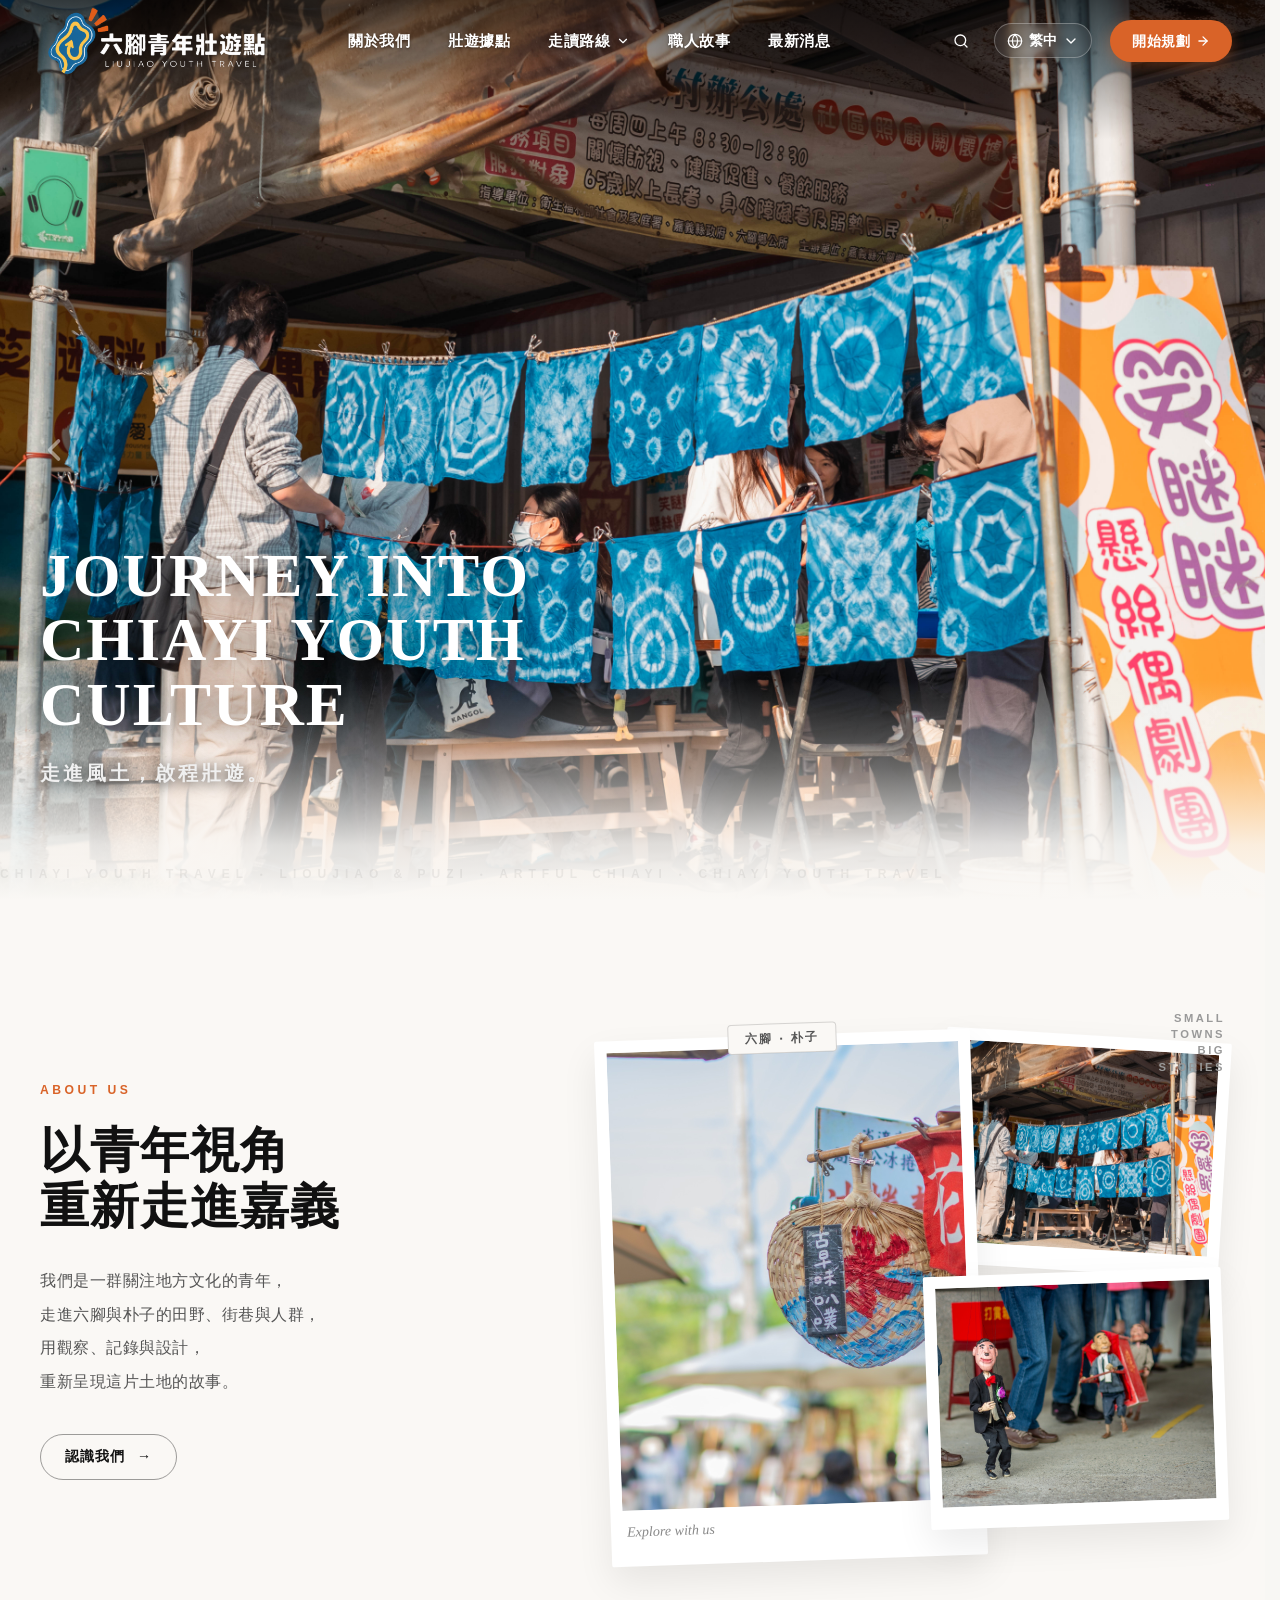
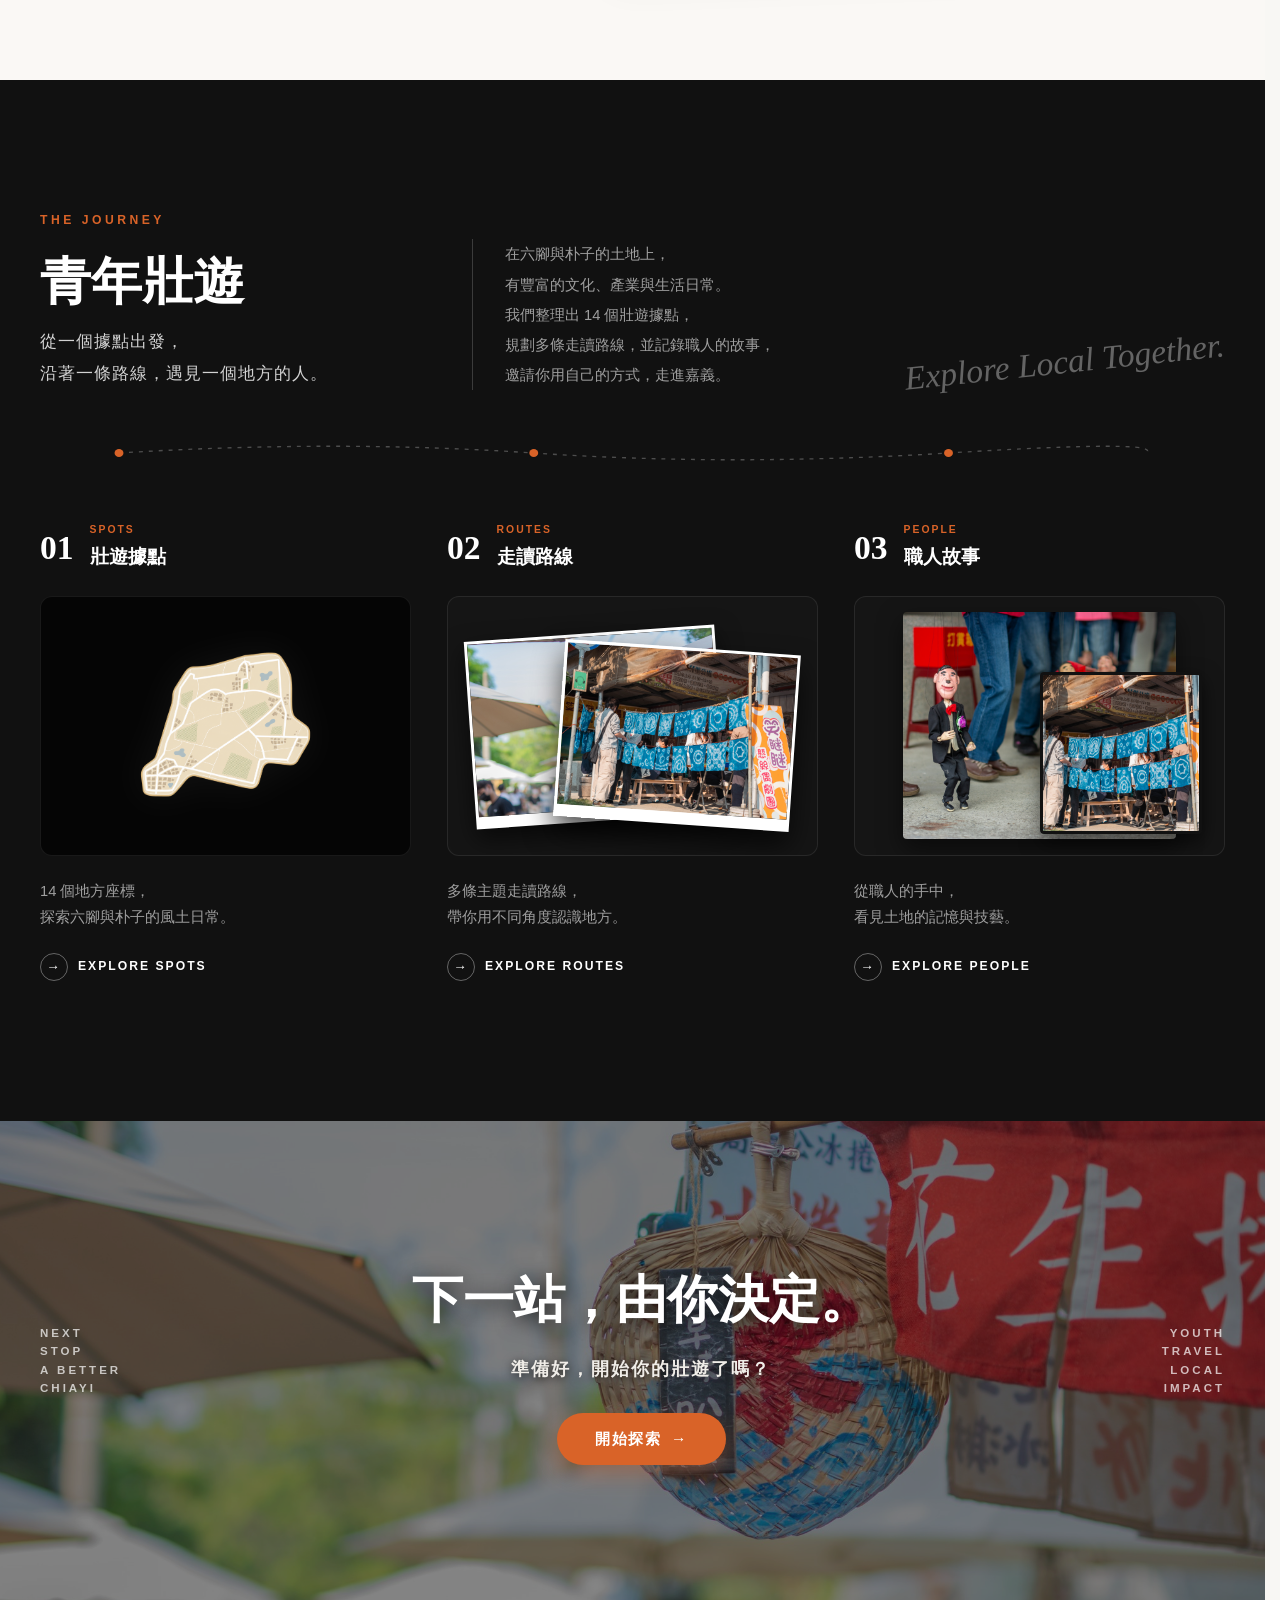
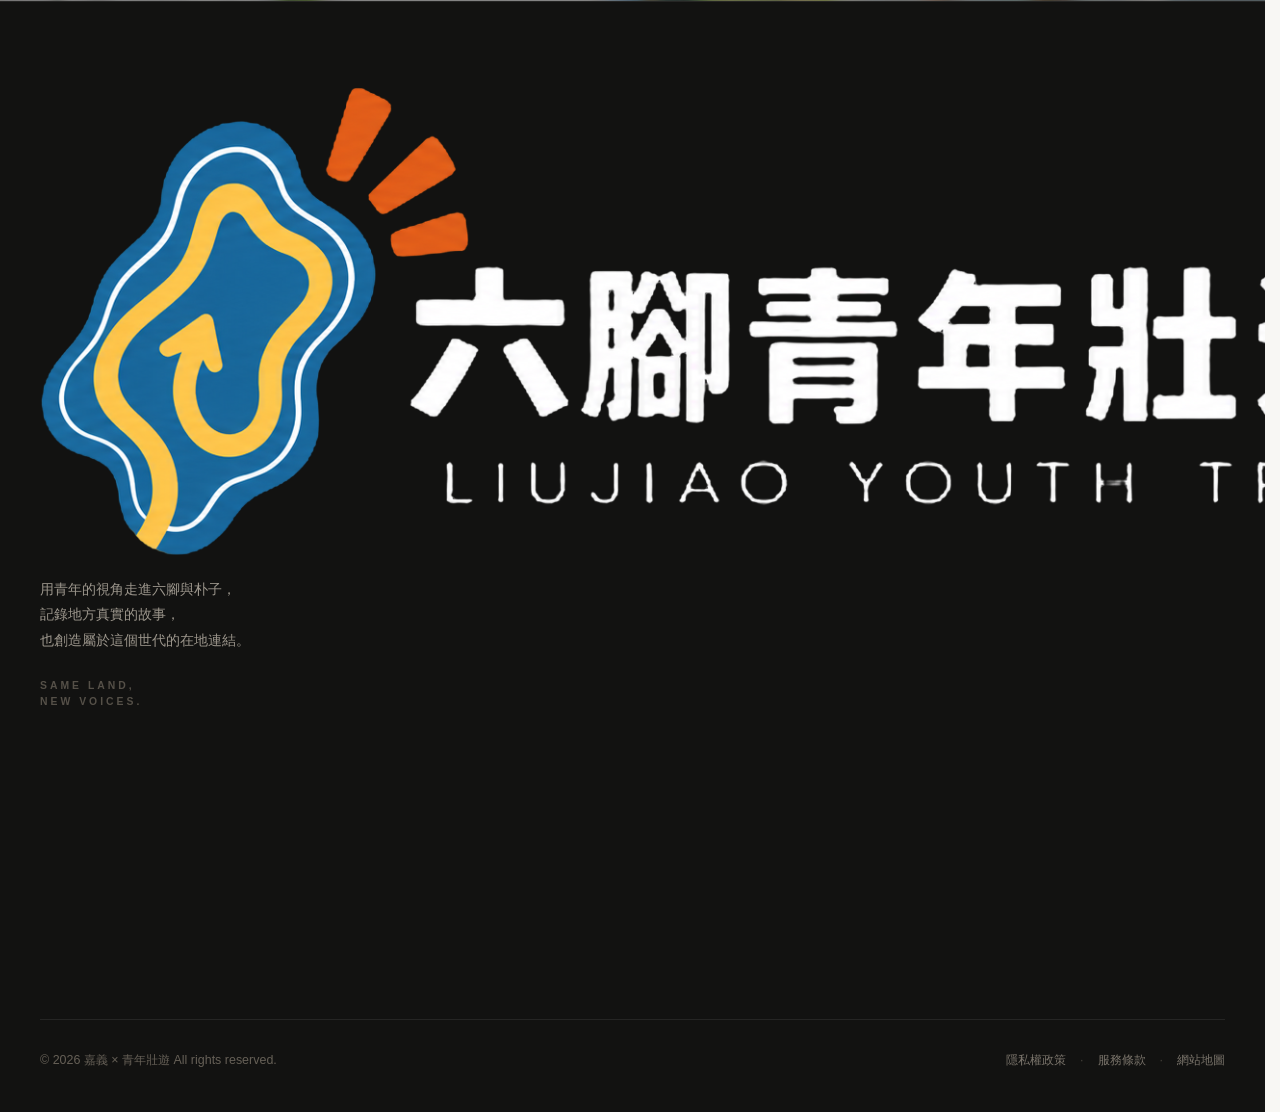
==== commit e40c2799: "Add files via upload" ====
--- a/index.html
+++ b/index.html
@@ -40,11 +40,42 @@
                         </svg>
                     </a>
                     <ul class="nav-dropdown-menu">
-                        <li><a href="itinerary-detail.html" class="dropdown-link"><span class="route-badge">1 DAY</span><div><strong data-i18n="route_1day">一日遊規劃</strong><small data-i18n="route_1day_sub">工藝、老街、科技等 A~F 方案</small></div></a></li>
-                        <li><a href="twoday-detail.html" class="dropdown-link"><span class="route-badge">2 DAYS</span><div><strong data-i18n="route_2day">兩日遊規劃</strong><small data-i18n="route_2day_sub">工廠村寄宿與雙城深度慢活</small></div></a></li>
-                        <li><a href="itinerary.html#creative" class="dropdown-link"><span class="route-badge">CRAFT</span><div><strong data-i18n="route_craft">文創產業線</strong><small data-i18n="route_craft_sub">日式官舍、刺繡館與木藍染</small></div></a></li>
-                        <li><a href="outdoor-detail.html" class="dropdown-link"><span class="route-badge">EDU</span><div><strong data-i18n="route_edu">戶外教育專案</strong><small data-i18n="route_edu_sub">嘉禮有糖高中職 A~D 走讀</small></div></a></li>
-                        <li><a href="itinerary.html#global" class="dropdown-link"><span class="route-badge">GLOBAL</span><div><strong data-i18n="route_global">國際壯遊引力</strong><small data-i18n="route_global_sub">跨國青年炒糖與雙偶文化體驗</small></div></a></li>
+                        <li>
+                            <a href="itinerary-detail.html" class="dropdown-link">
+                                <span class="route-badge">1 DAY</span>
+                                <div>
+                                    <strong data-i18n="route_1day">一日遊規劃</strong>
+                                    <small data-i18n="route_1day_sub">工藝、老街、科技等 A~F 方案</small>
+                                </div>
+                            </a>
+                        </li>
+                        <li>
+                            <a href="twoday-detail.html" class="dropdown-link">
+                                <span class="route-badge">2 DAYS</span>
+                                <div>
+                                    <strong data-i18n="route_2day">兩日遊規劃</strong>
+                                    <small data-i18n="route_2day_sub">工廠村寄宿與雙城深度慢活</small>
+                                </div>
+                            </a>
+                        </li>
+                        <li>
+                            <a href="outdoor-detail.html" class="dropdown-link">
+                                <span class="route-badge">EDU</span>
+                                <div>
+                                    <strong data-i18n="route_edu">戶外教育專案</strong>
+                                    <small data-i18n="route_edu_sub">嘉禮有糖：高中職探究與青銀共創</small>
+                                </div>
+                            </a>
+                        </li>
+                        <li>
+                            <a href="global-detail.html" class="dropdown-link">
+                                <span class="route-badge">GLOBAL</span>
+                                <div>
+                                    <strong data-i18n="route_global">國際壯遊引力</strong>
+                                    <small data-i18n="route_global_sub">來嘉，有藝思：外語學伴與雙偶文化</small>
+                                </div>
+                            </a>
+                        </li>
                     </ul>
                 </li>
                 <li class="nav-item">
@@ -317,7 +348,7 @@
                 </div>
 
                 <div class="card-visual-box visual-map-box">
-                    <img src="assets/地圖.png" alt="六腳朴子風土輪廓" class="journey-map-graphic">
+                    <img src="assets/地圖1.png" alt="六腳朴子風土輪廓" class="journey-map-graphic">
                 </div>
 
                 <p class="journey-card-desc">
@@ -424,148 +455,130 @@
 </section>
 
 
-<!-- ==================== 全站統一標準頁尾 ==================== -->
+<!-- ==================== 6. 全站統一高級頁尾 ==================== -->
 <footer class="site-global-footer">
-    <div class="footer-main-grid">
-
-        <!-- 1. 左側品牌欄 -->
-        <div class="footer-brand-col">
-            <a href="index.html" class="footer-brand-header">
-                <!-- 標誌圖章 ICON -->
-                <svg class="footer-brand-icon" width="28" height="24" viewBox="0 0 28 24" fill="none">
-                    <rect x="3" y="4" width="22" height="16" rx="3" stroke="#FFFFFF" stroke-width="1.6"/>
-                    <circle cx="2" cy="12" r="2" fill="#FFFFFF"/>
-                    <circle cx="26" cy="12" r="2" fill="#FFFFFF"/>
-                    <line x1="8" y1="9" x2="20" y2="9" stroke="#FFFFFF" stroke-width="1.2" stroke-dasharray="2 2"/>
-                </svg>
-                <div class="footer-brand-text-group">
-                    <span class="footer-brand-title">嘉義 × 青年壯遊</span>
-                    <span class="footer-brand-slogan">走進土地，遇見真實的日常</span>
-                </div>
-            </a>
-
-            <p class="footer-brand-desc">
-                用青年的視角，<br>
-                走進六腳與朴子，<br>
-                記錄地方的故事，<br>
-                也創造屬於這個世代的連結。
-            </p>
-
-            <div class="footer-brand-stamp-en">
-                SAME LAND,<br>
-                NEW VOICES.
-            </div>
-        </div>
-
-        <!-- 垂直裝飾分隔線 -->
-        <div class="footer-v-divider"></div>
-
-<div class="footer-nav-columns" style="grid-template-columns: repeat(3, 1fr); gap: 48px;">
-            <!-- 欄位 1: 認識地方 -->
-            <div class="footer-nav-col">
-                <h4 class="nav-col-title">認識地方</h4>
-                <div class="title-underline"></div>
-                <ul class="nav-link-list">
-                    <li><a href="about.html">計畫緣起</a></li>
-                    <li><a href="about.html">核心信念</a></li>
-                    <li><a href="about.html">青銀共創</a></li>
-                    <li><a href="about.html">風土主題</a></li>
-                    <li><a href="spots.html">✦ 風土地圖導覽</a></li>
-                </ul>
-            </div>
-
-            <!-- 欄位 2: 走讀路線 -->
-            <div class="footer-nav-col">
-                <h4 class="nav-col-title">走讀路線</h4>
-                <div class="title-underline"></div>
-                <ul class="nav-link-list">
-                    <li><a href="itinerary-detail.html">一日遊規劃</a></li>
-                    <li><a href="twoday-detail.html">兩日遊規劃</a></li>
-                    <li><a href="creative-detail.html">文創產業線</a></li>
-                    <li><a href="outdoor-detail.html">戶外教育專案</a></li>
-                    <li><a href="global-detail.html">國際壯遊引力</a></li>
-                </ul>
-            </div>
-
-            <!-- 欄位 3: 地方動態與故事 -->
-            <div class="footer-nav-col">
-                <h4 class="nav-col-title">故事與動態</h4>
-                <div class="title-underline"></div>
-                <ul class="nav-link-list">
-                    <li><a href="journal.html">職人故事專訪</a></li>
-                    <li><a href="news.html">全部最新消息</a></li>
-                    <li><a href="news.html">活動與小旅行報名</a></li>
-                    <li><a href="news.html">地方新聞與團隊動態</a></li>
-                </ul>
-            </div>
-        </div>
-
-        <!-- 垂直裝飾分隔線 -->
-        <div class="footer-v-divider"></div>
-
-        <!-- 3. 右側訂閱與社群 -->
-        <div class="footer-subscribe-col">
-            <h4 class="subscribe-col-title">訂閱最新消息</h4>
-            <div class="title-underline"></div>
-            
-            <p class="subscribe-desc">
-                一起關注六腳與朴子的日常，<br>
-                接收來自地方的最新動態與活動資訊。
-            </p>
-
-            <form class="subscribe-input-pill" onsubmit="event.preventDefault(); alert('感謝您的訂閱！');">
-                <input type="email" placeholder="輸入你的電子郵件" required autocomplete="email">
-                <button type="submit" class="btn-subscribe-arrow" aria-label="確認訂閱">
-                    <svg width="15" height="15" viewBox="0 0 24 24" fill="none" stroke="currentColor" stroke-width="2.2" stroke-linecap="round" stroke-linejoin="round">
-                        <line x1="5" y1="12" x2="19" y2="12"></line>
-                        <polyline points="12 5 19 12 12 19"></polyline>
-                    </svg>
-                </button>
-            </form>
-
-            <!-- 社群 Icon Stack 圖示組 -->
-            <div class="footer-social-stack">
-                <!-- Instagram -->
-                <a href="https://www.instagram.com/ncyu_tcrc_/" target="_blank" rel="noopener noreferrer" class="social-icon-btn" aria-label="Instagram">
-                    <svg width="20" height="20" viewBox="0 0 24 24" fill="none" stroke="currentColor" stroke-width="1.8" stroke-linecap="round" stroke-linejoin="round">
-                        <rect x="2" y="2" width="20" height="20" rx="5" ry="5"></rect>
-                        <path d="M16 11.37A4 4 0 1 1 12.63 8 4 4 0 0 1 16 11.37z"></path>
-                        <line x1="17.5" y1="6.5" x2="17.51" y2="6.5"></line>
-                    </svg>
+    <div class="footer-container">
+        <div class="footer-main-grid">
+
+            <!-- 1. 左側品牌欄 -->
+            <div class="footer-brand-col">
+                <a href="index.html" class="footer-brand-header" aria-label="六腳青年壯遊首頁">
+                    <img src="assets/logo-white.png" alt="六腳青年壯遊點" class="footer-logo-img">
                 </a>
-                <!-- Facebook -->
-                <a href="https://www.facebook.com/" target="_blank" rel="noopener noreferrer" class="social-icon-btn" aria-label="Facebook">
-                    <svg width="20" height="20" viewBox="0 0 24 24" fill="none" stroke="currentColor" stroke-width="1.8" stroke-linecap="round" stroke-linejoin="round">
-                        <path d="M18 2h-3a5 5 0 0 0-5 5v3H7v4h3v8h4v-8h3l1-4h-4V7a1 1 0 0 1 1-1h3z"></path>
-                    </svg>
-                </a>
-                <!-- YouTube -->
-                <a href="https://www.youtube.com/" target="_blank" rel="noopener noreferrer" class="social-icon-btn" aria-label="YouTube">
-                    <svg width="20" height="20" viewBox="0 0 24 24" fill="none" stroke="currentColor" stroke-width="1.8" stroke-linecap="round" stroke-linejoin="round">
-                        <path d="M22.54 6.42a2.78 2.78 0 0 0-1.94-2C18.88 4 12 4 12 4s-6.88 0-8.6.46a2.78 2.78 0 0 0-1.94 2A29 29 0 0 0 1 11.75a29 29 0 0 0 .46 5.33A2.78 2.78 0 0 0 3.4 19c1.72.46 8.6.46 8.6.46s6.88 0 8.6-.46a2.78 2.78 0 0 0 1.94-2 29 29 0 0 0 .46-5.25 29 29 0 0 0-.46-5.33z"></path>
-                        <polygon points="9.75 15.02 15.5 11.75 9.75 8.48 9.75 15.02" fill="currentColor"></polygon>
-                    </svg>
-                </a>
-                <!-- LINE -->
-                <a href="https://line.me/" target="_blank" rel="noopener noreferrer" class="social-icon-btn" aria-label="LINE">
-                    <svg width="20" height="20" viewBox="0 0 24 24" fill="none" stroke="currentColor" stroke-width="1.8" stroke-linecap="round" stroke-linejoin="round">
-                        <path d="M21 11.5a8.38 8.38 0 0 1-.9 3.8 8.5 8.5 0 0 1-7.6 4.7 8.38 8.38 0 0 1-3.8-.9L3 21l1.9-5.7a8.38 8.38 0 0 1-.9-3.8 8.5 8.5 0 0 1 4.7-7.6 8.38 8.38 0 0 1 3.8-.9h.5a8.48 8.48 0 0 1 8 8v.5z"></path>
-                    </svg>
-                </a>
-            </div>
-        </div>
-
-    </div>
-
-    <!-- 4. 底部版權與隱私資訊 -->
-    <div class="footer-legal-bar">
-        <div class="footer-legal-inner">
+
+                <p class="footer-brand-desc">
+                    用青年的視角走進六腳與朴子，<br>
+                    記錄地方真實的故事，<br>
+                    也創造屬於這個世代的在地連結。
+                </p>
+
+                <div class="footer-brand-stamp">
+                    <span>SAME LAND,</span>
+                    <span>NEW VOICES.</span>
+                </div>
+            </div>
+
+            <!-- 2. 中間三大導覽欄位 -->
+            <div class="footer-nav-columns">
+                
+                <!-- 欄位 1: 認識地方 -->
+                <div class="footer-nav-col">
+                    <div class="col-header-wrap">
+                        <h4 class="nav-col-title">認識地方</h4>
+                    </div>
+                    <ul class="nav-link-list">
+                        <li><a href="about.html">計畫緣起</a></li>
+                        <li><a href="about.html">核心信念</a></li>
+                        <li><a href="about.html">青銀共創</a></li>
+                        <li><a href="about.html">風土主題</a></li>
+                        <li><a href="spots.html" class="highlight-link">風土地圖導覽 ↗</a></li>
+                    </ul>
+                </div>
+
+                <!-- 欄位 2: 走讀路線 -->
+                <div class="footer-nav-col">
+                    <div class="col-header-wrap">
+                        <h4 class="nav-col-title">走讀路線</h4>
+                    </div>
+                    <ul class="nav-link-list">
+                        <li><a href="itinerary-detail.html">一日遊規劃</a></li>
+                        <li><a href="twoday-detail.html">兩日遊規劃</a></li>
+                        <li><a href="outdoor-detail.html">戶外教育專案</a></li>
+                        <li><a href="global-detail.html">國際壯遊引力</a></li>
+                    </ul>
+                </div>
+
+                <!-- 欄位 3: 故事與動態 -->
+                <div class="footer-nav-col">
+                    <div class="col-header-wrap">
+                        <h4 class="nav-col-title">故事動態</h4>
+                    </div>
+                    <ul class="nav-link-list">
+                        <li><a href="journal.html">職人故事專訪</a></li>
+                        <li><a href="news.html">全部最新消息</a></li>
+                        <li><a href="news.html">活動與小旅行報名</a></li>
+                        <li><a href="news.html">地方新聞與團隊動態</a></li>
+                    </ul>
+                </div>
+
+            </div>
+
+            <!-- 3. 右側訂閱與社群 -->
+            <div class="footer-subscribe-col">
+                <div class="col-header-wrap">   
+                    <h4 class="subscribe-col-title">訂閱最新消息</h4>
+                </div>
+                <p class="subscribe-desc">一起關注六腳與朴子的日常，<br>接收最新活動與地方深度故事。</p>
+
+                <form class="footer-subscribe-box" onsubmit="event.preventDefault(); alert('感謝您的訂閱！');">
+                    <input type="email" placeholder="輸入你的電子郵件" required autocomplete="email">
+                    <button type="submit" class="btn-sub-send" aria-label="確認訂閱">➔</button>
+                </form>
+
+<div class="footer-social-row">
+    <!-- Instagram -->
+    <a href="https://www.instagram.com/ncyu_tcrc_/" target="_blank" rel="noopener noreferrer" class="social-btn" aria-label="Instagram">
+        <svg class="social-icon-svg" viewBox="0 0 24 24" fill="none" stroke="currentColor" stroke-width="1.8" stroke-linecap="round" stroke-linejoin="round">
+            <rect x="2" y="2" width="20" height="20" rx="5" ry="5"></rect>
+            <path d="M16 11.37A4 4 0 1 1 12.63 8 4 4 0 0 1 16 11.37z"></path>
+            <line x1="17.5" y1="6.5" x2="17.51" y2="6.5"></line>
+        </svg>
+    </a>
+
+    <!-- Facebook -->
+    <a href="https://www.facebook.com/" target="_blank" rel="noopener noreferrer" class="social-btn" aria-label="Facebook">
+        <svg class="social-icon-svg" viewBox="0 0 24 24" fill="none" stroke="currentColor" stroke-width="1.8" stroke-linecap="round" stroke-linejoin="round">
+            <path d="M18 2h-3a5 5 0 0 0-5 5v3H7v4h3v8h4v-8h3l1-4h-4V7a1 1 0 0 1 1-1h3z"></path>
+        </svg>
+    </a>
+
+    <!-- YouTube -->
+    <a href="https://www.youtube.com/" target="_blank" rel="noopener noreferrer" class="social-btn" aria-label="YouTube">
+        <svg class="social-icon-svg" viewBox="0 0 24 24" fill="none" stroke="currentColor" stroke-width="1.8" stroke-linecap="round" stroke-linejoin="round">
+            <path d="M22.54 6.42a2.78 2.78 0 0 0-1.94-2C18.88 4 12 4 12 4s-6.88 0-8.6.46a2.78 2.78 0 0 0-1.94 2A29 29 0 0 0 1 11.75a29 29 0 0 0 .46 5.33A2.78 2.78 0 0 0 3.4 19c1.72.46 8.6.46 8.6.46s6.88 0 8.6-.46a2.78 2.78 0 0 0 1.94-2 29 29 0 0 0 .46-5.25 29 29 0 0 0-.46-5.33z"></path>
+            <polygon points="9.75 15.02 15.5 11.75 9.75 8.48 9.75 15.02" fill="currentColor"></polygon>
+        </svg>
+    </a>
+
+    <!-- LINE (通訊對話氣泡) -->
+    <a href="https://line.me/" target="_blank" rel="noopener noreferrer" class="social-btn" aria-label="LINE">
+        <svg class="social-icon-svg" viewBox="0 0 24 24" fill="none" stroke="currentColor" stroke-width="1.8" stroke-linecap="round" stroke-linejoin="round">
+            <path d="M21 11.5a8.38 8.38 0 0 1-.9 3.8 8.5 8.5 0 0 1-7.6 4.7 8.38 8.38 0 0 1-3.8-.9L3 21l1.9-5.7a8.38 8.38 0 0 1-.9-3.8 8.5 8.5 0 0 1 4.7-7.6 8.38 8.38 0 0 1 3.8-.9h.5a8.48 8.48 0 0 1 8 8v.5z"></path>
+        </svg>
+    </a>
+</div>
+            </div>
+
+        </div>
+
+        <!-- 4. 底部版權與法律條款 -->
+        <div class="footer-legal-bar">
             <p class="copyright-text">© 2026 嘉義 × 青年壯遊 All rights reserved.</p>
             <div class="legal-links">
                 <a href="#">隱私權政策</a>
-                <span class="v-line">｜</span>
+                <span class="dot">·</span>
                 <a href="#">服務條款</a>
-                <span class="v-line">｜</span>
+                <span class="dot">·</span>
                 <a href="#">網站地圖</a>
             </div>
         </div>
--- a/css/common.css
+++ b/css/common.css
@@ -1,5 +1,5 @@
 /* ====================================================================
-   全站核心共用樣式表 (common.css)
+   全站核心共用樣式表 (common.css) - Morcept 開闊寬版 ✕ 大 LOGO ✕ 零位移
    ==================================================================== */
 
 /* 1. 主題色彩與字體變數 */
@@ -32,12 +32,13 @@
     font-family: var(--sans);
 }
 
+/* 核心防抖動機制：強制保留捲軸槽，頁面切換時導覽列絕對不左右跳動 */
 html {
     scroll-behavior: smooth;
-    scroll-padding-top: 92px;
-    scrollbar-gutter: stable; /* 核心關鍵：換頁時按鍵絕不左右晃動 */
+    scroll-padding-top: 96px;
+    scrollbar-gutter: stable;
+    overflow-y: scroll !important;
     overflow-x: hidden;
-    overflow-y: auto;
     height: auto;
 }
 
@@ -49,49 +50,111 @@
     overflow-x: hidden;
 }
 
-/* 2. 全域固定導覽列 (鎖定 76px / 1380px) */
+/* ==================== 2. 全域固定頂部導覽列 (純淨無黑線全透明) ==================== */
 .site-header {
     position: fixed !important;
     top: 0;
     left: 0;
     width: 100% !important;
-    height: 76px !important;
-    background: rgba(250, 248, 245, 0.94);
-    backdrop-filter: blur(12px);
-    -webkit-backdrop-filter: blur(12px);
-    border-bottom: 1px solid rgba(23, 23, 23, 0.08);
+    height: 82px !important;
+    
+    /* 核心 1：移除所有深色漸層，回歸 100% 純透明 */
+    background: transparent !important;
+    backdrop-filter: none !important;
+    -webkit-backdrop-filter: none !important;
+    
+    /* 核心 2：徹底拔除邊框與陰影，杜絕次像素黑線 */
+    border: none !important;
+    border-bottom: 0 !important;
+    outline: none !important;
+    box-shadow: none !important;
+    
     z-index: 1000;
     box-sizing: border-box;
     display: flex;
     align-items: center;
-}
-
+
+    /* 平滑過渡動畫 */
+    transition: background-color 0.35s ease, 
+                backdrop-filter 0.35s ease, 
+                -webkit-backdrop-filter 0.35s ease, 
+                box-shadow 0.35s ease !important;
+}
+
+/* 往下滑動超過 30px 後：才浮現白色半透明與極淡的柔和分割線 */
+.site-header.scrolled {
+    background: rgba(255, 255, 255, 0.92) !important;
+    backdrop-filter: blur(14px) !important;
+    -webkit-backdrop-filter: blur(14px) !important;
+    border-bottom: 1px solid rgba(0, 0, 0, 0.05) !important;
+    box-shadow: 0 4px 20px rgba(0, 0, 0, 0.04) !important;
+}
+
+/* 容器寬度鎖定 (Morcept 大寬版 1620px) */
 .nav-container {
-    max-width: 1380px !important;
+    max-width: 1620px !important;
     width: 100% !important;
     height: 100% !important;
     margin: 0 auto !important;
-    padding: 0 40px !important;
+    padding: 0 48px !important;
     display: flex !important;
     align-items: center !important;
     justify-content: space-between !important;
     box-sizing: border-box !important;
 }
 
+/* 品牌 LOGO 容器 */
 .nav-brand {
+    position: relative;
     display: flex;
     align-items: center;
     text-decoration: none;
-    color: var(--primary);
-}
-
+    height: 100%;
+    flex-shrink: 0;
+}
+
+/* 兩張圖片完全重疊，保持相同尺寸與放大倍率 */
 .nav-logo-img {
-    height: 46px !important;
+    height: 56px !important;
     width: auto !important;
+    max-width: none !important;
+    aspect-ratio: auto;
     object-fit: contain;
     display: block;
-}
-
+    transform: scale(1.18);
+    transform-origin: left center;
+    transition: opacity 0.35s ease;
+}
+
+/* 頂部狀態：白字顯示，黑字隱藏 */
+.nav-logo-img.logo-white {
+    opacity: 1;
+    position: relative;
+    z-index: 2;
+}
+
+.nav-logo-img.logo-black {
+    position: absolute;
+    top: 50%;
+    left: 0;
+    transform: translateY(-50%) scale(1.18);
+    opacity: 0;
+    pointer-events: none;
+    z-index: 1;
+}
+
+/* 往下滑動產生白底時 (.scrolled)：白字漸隱，黑字浮現 */
+.site-header.scrolled .nav-logo-img.logo-white {
+    opacity: 0;
+    pointer-events: none;
+}
+
+.site-header.scrolled .nav-logo-img.logo-black {
+    opacity: 1;
+    pointer-events: auto;
+}
+
+/* 選單項文字：頂部固定純白 */
 .nav-menu {
     display: flex;
     align-items: center;
@@ -100,7 +163,7 @@
 .nav-list {
     display: flex !important;
     align-items: center !important;
-    gap: 34px !important;
+    gap: 38px !important;
     list-style: none;
     margin: 0;
     padding: 0;
@@ -111,9 +174,9 @@
 }
 
 .nav-link {
-    font-size: 0.95rem;
-    font-weight: 500;
-    color: var(--primary);
+    font-size: 0.96rem;
+    font-weight: 600;
+    color: #FFFFFF !important; /* 預設純白 */
     text-decoration: none;
     letter-spacing: 0.5px;
     padding: 8px 0;
@@ -121,34 +184,64 @@
     align-items: center;
     gap: 4px;
     white-space: nowrap;
-    transition: color 0.25s ease;
-}
-
-.nav-link.active,
-.nav-link:hover {
+    text-shadow: 0 1px 3px rgba(0, 0, 0, 0.5); /* 輕微微影防止淺景吃字 */
+    transition: color 0.25s ease, text-shadow 0.25s ease;
+}
+
+.nav-link:hover,
+.nav-link.active {
+    color: #FFA366 !important;
+}
+
+/* 往下滑動產生白底後，選單文字自然轉回深黑 */
+.site-header.scrolled .nav-link {
+    color: #111111 !important;
+    text-shadow: none !important;
+}
+
+.site-header.scrolled .nav-link:hover,
+.site-header.scrolled .nav-link.active {
     color: var(--accent) !important;
-    font-weight: 700;
-}
-
-/* 5 大路線下拉選單 */
-.dropdown-chevron {
-    transition: transform 0.25s ease;
-}
-
-.nav-has-dropdown:hover .dropdown-chevron {
+}
+
+/* Iconstack 圖標與下拉箭頭 */
+.nav-icon-svg {
+    width: 16px;
+    height: 16px;
+    display: inline-block;
+    vertical-align: middle;
+    flex-shrink: 0;
+}
+
+.nav-chevron-icon {
+    width: 14px;
+    height: 14px;
+    margin-left: 2px;
+    stroke: #FFFFFF;
+    filter: drop-shadow(0 1px 2px rgba(0, 0, 0, 0.5));
+    transition: transform 0.25s ease, stroke 0.25s ease, filter 0.25s ease;
+}
+
+.nav-has-dropdown:hover .nav-chevron-icon {
     transform: rotate(180deg);
 }
 
+.site-header.scrolled .nav-chevron-icon {
+    stroke: #333333;
+    filter: none;
+}
+
+/* 下拉選單本體維持純白底深色字 */
 .nav-dropdown-menu {
     position: absolute;
     top: 100%;
     left: 50%;
     transform: translateX(-50%) translateY(14px);
     width: 320px;
-    background: #FFFFFF;
+    background: #FFFFFF !important;
     border: 1px solid rgba(23, 23, 23, 0.08);
     border-radius: 12px;
-    box-shadow: 0 16px 36px rgba(0, 0, 0, 0.09);
+    box-shadow: 0 16px 36px rgba(0, 0, 0, 0.12);
     list-style: none;
     padding: 10px;
     margin: 0;
@@ -194,125 +287,186 @@
 .dropdown-link strong {
     display: block;
     font-size: 0.9rem;
-    color: var(--dark-bg);
+    color: #111111 !important;
     margin-bottom: 2px;
 }
 
 .dropdown-link small {
     display: block;
     font-size: 0.75rem;
-    color: var(--gray-text);
+    color: #666666 !important;
     line-height: 1.3;
 }
 
-/* 右側功能按鈕組 */
+/* 右側功能操作區 */
 .nav-actions {
     display: flex !important;
     align-items: center !important;
     gap: 18px !important;
+    flex-shrink: 0;
 }
 
 .nav-action-btn {
     background: transparent;
     border: none;
-    color: var(--primary);
+    color: #FFFFFF !important;
     cursor: pointer;
-    padding: 8px;
+    padding: 7px;
     display: flex;
     align-items: center;
     justify-content: center;
     border-radius: 50%;
-    transition: color 0.2s ease, transform 0.2s ease;
+    filter: drop-shadow(0 1px 3px rgba(0, 0, 0, 0.5));
+    transition: color 0.2s ease, transform 0.2s ease, filter 0.2s ease;
 }
 
 .nav-action-btn:hover {
-    color: var(--accent);
+    color: #FFA366 !important;
     transform: scale(1.08);
 }
 
+.site-header.scrolled .nav-action-btn {
+    color: #111111 !important;
+    filter: none;
+}
+
+/* 語言切換按鈕 */
 .lang-dropdown-wrapper {
     position: relative;
+    display: inline-block;
 }
 
 .nav-lang-btn {
     display: inline-flex !important;
     align-items: center !important;
+    justify-content: center !important;
     gap: 6px !important;
-    padding: 5px 12px !important;
-    border-radius: 20px !important;
-    font-size: 0.85rem !important;
-    font-weight: 600 !important;
-    color: var(--primary);
-    border: 1px solid rgba(23, 23, 23, 0.15);
-    background: transparent;
+    padding: 7px 12px !important;
+    border-radius: 999px !important;
+    font-size: 0.88rem !important;
+    font-weight: 700 !important;
+    color: #FFFFFF !important;
+    border: 1px solid rgba(255, 255, 255, 0.28) !important;
+    background: rgba(255, 255, 255, 0.08);
+    backdrop-filter: blur(4px);
     cursor: pointer;
     white-space: nowrap;
+    min-width: 88px !important;
+    filter: drop-shadow(0 1px 3px rgba(0, 0, 0, 0.4));
+    transition: all 0.2s ease;
 }
 
 .nav-lang-btn:hover {
-    border-color: var(--accent);
-    color: var(--accent);
-}
-
-.lang-menu {
+    background-color: rgba(255, 255, 255, 0.2);
+    color: #FFA366 !important;
+}
+
+.nav-globe-icon,
+.nav-caret-icon {
+    stroke: currentColor;
+}
+
+.lang-dropdown-wrapper.open .nav-caret-icon {
+    transform: rotate(180deg);
+}
+
+.site-header.scrolled .nav-lang-btn {
+    color: #111111 !important;
+    border-color: transparent !important;
+    background: transparent !important;
+    filter: none;
+}
+
+.site-header.scrolled .nav-lang-btn:hover {
+    background-color: rgba(0, 0, 0, 0.05) !important;
+    color: var(--accent) !important;
+}
+
+/* 語言下拉選單面板 */
+.lang-dropdown-menu {
     position: absolute;
-    top: 100%;
+    top: calc(100% + 8px);
     right: 0;
-    margin-top: 8px;
-    width: 120px;
-    background: #FFFFFF;
-    border: 1px solid rgba(23, 23, 23, 0.08);
+    background: #FFFFFF !important;
+    border: 1px solid #ECE7DE;
     border-radius: 8px;
-    box-shadow: 0 10px 24px rgba(0, 0, 0, 0.08);
+    box-shadow: 0 10px 25px rgba(0, 0, 0, 0.12);
     list-style: none;
     padding: 6px 0;
-    opacity: 0;
-    visibility: hidden;
-    transform: translateY(6px);
-    transition: all 0.25s ease;
-}
-
-.lang-dropdown-wrapper.active .lang-menu {
-    opacity: 1;
-    visibility: visible;
-    transform: translateY(0);
-}
-
-.lang-menu li a {
+    margin: 0;
+    min-width: 128px;
+    display: none;
+    z-index: 1050;
+}
+
+.lang-dropdown-wrapper.open .lang-dropdown-menu {
     display: block;
-    padding: 8px 16px;
-    font-size: 0.85rem;
-    color: var(--primary);
-    text-decoration: none;
-}
-
-.lang-menu li a:hover,
-.lang-menu li a.active {
-    background: rgba(217, 99, 40, 0.08);
-    color: var(--accent);
+    animation: langFadeIn 0.2s ease forwards;
+}
+
+@keyframes langFadeIn {
+    from { opacity: 0; transform: translateY(-6px); }
+    to { opacity: 1; transform: translateY(0); }
+}
+
+.lang-option {
+    width: 100%;
+    text-align: left;
+    background: none;
+    border: none;
+    padding: 8px 18px;
+    font-size: 0.84rem;
+    font-weight: 600;
+    color: #4A4641 !important;
+    cursor: pointer;
+    transition: background 0.15s ease, color 0.15s ease;
+    display: block;
+}
+
+.lang-option:hover {
+    background-color: #F8F5EE;
+    color: var(--accent) !important;
+}
+
+.lang-option.active {
+    color: var(--accent) !important;
     font-weight: 700;
-}
-
+    background-color: #FDF1EA;
+}
+
+/* 右側 CTA 開始規劃按鈕 */
 .nav-btn-cta {
     display: inline-flex !important;
     align-items: center !important;
     justify-content: center !important;
+    gap: 6px !important;
     background: var(--accent) !important;
     color: #FFFFFF !important;
     text-decoration: none !important;
-    font-size: 0.88rem !important;
+    font-size: 0.9rem !important;
     font-weight: 700 !important;
-    padding: 9px 20px !important;
+    padding: 9px 22px !important;
     border-radius: var(--radius-pill) !important;
     letter-spacing: 0.5px;
     white-space: nowrap;
-    box-shadow: 0 4px 12px rgba(217, 99, 40, 0.2);
+    box-shadow: 0 4px 14px rgba(217, 99, 40, 0.35);
     transition: background 0.25s ease, transform 0.25s ease;
 }
 
 .nav-btn-cta:hover {
     background: var(--accent-hover) !important;
-    transform: translateY(-2px);
+    transform: translateY(-1px);
+}
+
+.nav-cta-arrow {
+    width: 14px;
+    height: 14px;
+    stroke-width: 2.2;
+    transition: transform 0.2s ease;
+}
+
+.nav-btn-cta:hover .nav-cta-arrow {
+    transform: translateX(3px);
 }
 
 .hamburger-toggle {
@@ -326,7 +480,7 @@
     justify-content: center;
 }
 
-/* 3. 全螢幕搜尋浮層 (Search Overlay) */
+/* ==================== 4. 全螢幕搜尋浮層 (Search Overlay) ==================== */
 .search-overlay {
     position: fixed;
     inset: 0;
@@ -418,7 +572,7 @@
     border-radius: var(--radius-pill);
 }
 
-/* 4. 手機版抽屜導覽列 (Sidebar Drawer) */
+/* ==================== 5. 手機版抽屜導覽列 (Sidebar Drawer) ==================== */
 .sidebar-nav {
     position: fixed;
     top: 0; 
@@ -452,7 +606,7 @@
     font-weight: 500;
     color: var(--primary); 
     text-decoration: none;
-    border-radius: var(--radius-sm);
+    border-radius: 6px;
 }
 
 .sidebar-tabs .tab-item:hover a,
@@ -475,91 +629,132 @@
 
 .sidebar-overlay.active { opacity: 1; pointer-events: auto; }
 
-/* 5. 全站統一深色雜誌風格頁尾 (Global Dark Footer) */
+/* ====================================================================
+   全站統一高級頁尾規範 (深邃炭黑 ✕ 雜誌感層次排版)
+   ==================================================================== */
 .site-global-footer {
-    background-color: #0E0E0E;
-    color: #A39E97;
     width: 100%;
+    background-color: #121211; /* 溫潤的炭灰深黑，比純黑更耐看 */
+    color: #FFFFFF;
+    position: relative;
+    z-index: 30;
+    box-sizing: border-box;
     border-top: 1px solid rgba(255, 255, 255, 0.08);
-    box-sizing: border-box;
-    margin-top: auto;
-}
-
-.footer-main-grid {
+}
+
+.footer-container {
     max-width: 1380px;
     width: 100%;
     margin: 0 auto;
-    padding: 70px 40px 50px 40px;
-    display: flex;
-    justify-content: space-between;
+    padding: 85px 40px 40px 40px;
+    box-sizing: border-box;
+}
+
+.footer-main-grid {
+    display: grid;
+    grid-template-columns: 1.35fr 2.4fr 1.35fr;
+    gap: 70px;
     align-items: flex-start;
-    gap: 36px;
-    box-sizing: border-box;
-}
-
-.footer-v-divider {
-    width: 1px;
-    height: 220px;
-    background: rgba(255, 255, 255, 0.08);
-    flex-shrink: 0;
-}
-
+    padding-bottom: 60px;
+    border-bottom: 1px solid rgba(255, 255, 255, 0.08);
+}
+
+/* 1. 左側品牌 */
 .footer-brand-col {
-    flex: 1.1;
+    display: flex;
+    flex-direction: column;
+}
+
+.footer-brand-header {
+    display: flex;
+    align-items: center;
+    gap: 14px;
+    text-decoration: none;
+    margin-bottom: 20px;
+}
+
+.footer-brand-badge {
+    width: 44px;
+    height: 44px;
+    background: rgba(255, 255, 255, 0.06);
+    border: 1px solid rgba(255, 255, 255, 0.12);
+    border-radius: 10px;
+    display: flex;
+    align-items: center;
+    justify-content: center;
+}
+
+.footer-brand-text-group {
+    display: flex;
+    flex-direction: column;
+}
+
+.footer-brand-title {
+    font-family: var(--serif, 'Noto Serif TC', serif);
+    font-size: 1.25rem;
+    font-weight: 800;
+    letter-spacing: 1px;
+    color: #FFFFFF;
+}
+
+.footer-brand-slogan {
+    font-size: 0.72rem;
+    color: #8C867C;
+    letter-spacing: 1px;
+    margin-top: 2px;
+}
+
+.footer-brand-desc {
+    font-size: 0.85rem;
+    color: #9C968C;
+    line-height: 1.9;
+    margin: 0 0 24px 0;
     max-width: 320px;
 }
 
-.footer-brand-header {
-    display: flex;
-    align-items: center;
-    gap: 12px;
-    text-decoration: none;
+.footer-brand-stamp {
+    display: flex;
+    flex-direction: column;
+    font-family: var(--display, 'Poppins', sans-serif);
+    font-size: 0.65rem;
+    font-weight: 800;
+    letter-spacing: 3px;
+    color: #555048;
+    line-height: 1.5;
+}
+
+/* 2. 中間三欄 */
+.footer-nav-columns {
+    display: grid;
+    grid-template-columns: repeat(3, 1fr);
+    gap: 40px;
+}
+
+.col-header-wrap {
     margin-bottom: 22px;
-}
-
-.footer-brand-title {
-    font-family: var(--serif);
-    font-size: 1.35rem;
+    position: relative;
+    padding-bottom: 12px;
+    border-bottom: 1px solid rgba(255, 255, 255, 0.12);
+}
+
+.col-en-tag {
+    display: block;
+    font-family: var(--display, 'Poppins', sans-serif);
+    font-size: 0.6rem;
+    font-weight: 800;
+    letter-spacing: 2px;
+    color: #D96328; /* 六腳主題橘 */
+    margin-bottom: 4px;
+}
+
+.nav-col-title,
+.subscribe-col-title {
+    font-family: var(--serif, 'Noto Serif TC', serif);
+    font-size: 1.05rem;
     font-weight: 800;
     color: #FFFFFF;
-    letter-spacing: 1.5px;
-}
-
-.footer-brand-slogan {
-    font-size: 0.72rem;
-    color: #7E7971;
-    letter-spacing: 2px;
-    margin-top: 3px;
-}
-
-.footer-brand-desc {
-    font-size: 0.85rem;
-    line-height: 1.9;
-    color: #8C867C;
-    margin-bottom: 24px;
-}
-
-.footer-nav-columns {
-    display: flex;
-    justify-content: space-between;
-    flex: 2.6;
-    gap: 24px;
-}
-
-.nav-col-title,
-.subscribe-col-title {
-    font-family: var(--serif);
-    font-size: 0.98rem;
-    font-weight: 700;
-    color: #FFFFFF;
-    margin-bottom: 10px;
-}
-
-.title-underline {
-    width: 22px;
-    height: 1.5px;
-    background: #4A463F;
-    margin-bottom: 16px;
+    margin: 0;
+    letter-spacing: 0.5px;
 }
 
 .nav-link-list {
@@ -568,108 +763,170 @@
     margin: 0;
     display: flex;
     flex-direction: column;
-    gap: 12px;
-}
-
-.nav-link-list li a {
-    color: #8C867C;
+    gap: 14px;
+}
+
+.nav-link-list a {
     text-decoration: none;
-    font-size: 0.85rem;
-    transition: color 0.2s ease;
-}
-
-.nav-link-list li a:hover {
+    font-size: 0.86rem;
+    color: #A6A096;
+    transition: all 0.25s ease;
+    display: inline-block;
+}
+
+.nav-link-list a:hover {
     color: #FFFFFF;
-}
-
-.footer-subscribe-col {
-    flex: 1.3;
-    max-width: 380px;
-}
-
+    transform: translateX(4px);
+}
+
+.nav-link-list a.highlight-link {
+    color: #E2B18E;
+    font-weight: 700;
+}
+
+.nav-link-list a.highlight-link:hover {
+    color: #D96328;
+}
+
+/* 3. 右側訂閱與社群 */
 .subscribe-desc {
-    font-size: 0.85rem;
-    line-height: 1.75;
-    color: #8C867C;
-    margin-bottom: 18px;
-}
-
-.subscribe-input-pill {
-    display: flex;
-    align-items: center;
-    background: #171615;
+    font-size: 0.84rem;
+    color: #9C968C;
+    line-height: 1.8;
+    margin: 0 0 18px 0;
+}
+
+.footer-subscribe-box {
+    display: flex;
+    align-items: center;
+    background: rgba(255, 255, 255, 0.05);
     border: 1px solid rgba(255, 255, 255, 0.14);
-    border-radius: var(--radius-pill);
+    border-radius: 999px;
     padding: 4px 5px 4px 18px;
+    transition: border-color 0.25s ease, background 0.25s ease;
     margin-bottom: 22px;
 }
 
-.subscribe-input-pill input {
-    flex: 1;
+.footer-subscribe-box:focus-within {
+    border-color: #D96328;
+    background: rgba(255, 255, 255, 0.08);
+}
+
+.footer-subscribe-box input {
     background: transparent;
     border: none;
     outline: none;
     color: #FFFFFF;
-    font-size: 0.84rem;
-}
-
-.btn-subscribe-arrow {
-    width: 34px;
-    height: 34px;
+    font-size: 0.82rem;
+    flex: 1;
+}
+
+.footer-subscribe-box input::placeholder {
+    color: #6C665E;
+}
+
+.btn-sub-send {
+    width: 36px;
+    height: 36px;
     border-radius: 50%;
-    background-color: var(--accent);
+    border: none;
+    background: #D96328;
     color: #FFFFFF;
-    border: none;
+    font-size: 0.95rem;
     cursor: pointer;
     display: flex;
     align-items: center;
     justify-content: center;
-}
-
-.footer-social-stack {
-    display: flex;
-    align-items: center;
-    gap: 16px;
-}
-
-.social-icon-btn {
-    color: #8C867C;
+    transition: transform 0.2s ease, background-color 0.2s ease;
+}
+
+.btn-sub-send:hover {
+    background: #B84E1B;
+    transform: scale(1.08);
+}
+
+.footer-social-row {
+    display: flex;
+    gap: 12px;
+}
+
+.social-btn {
+    width: 36px;
+    height: 36px;
+    border-radius: 50%;
+    background: rgba(255, 255, 255, 0.06);
+    border: 1px solid rgba(255, 255, 255, 0.12);
     display: flex;
     align-items: center;
     justify-content: center;
+    color: #A6A096;
+    font-size: 0.72rem;
+    font-weight: 700;
+    text-decoration: none;
+    transition: all 0.25s ease;
+}
+
+.social-btn:hover {
+    background: #FFFFFF;
+    color: #111111;
+    transform: translateY(-2px);
+}
+
+/* 4. 最底部版權列 */
+.footer-legal-bar {
+    display: flex;
+    justify-content: space-between;
+    align-items: center;
+    padding-top: 30px;
+    font-size: 0.78rem;
+    color: #666057;
+}
+
+.legal-links {
+    display: flex;
+    align-items: center;
+    gap: 14px;
+}
+
+.legal-links a {
+    color: #7A746B;
+    text-decoration: none;
     transition: color 0.2s ease;
-    text-decoration: none;
-}
-
-.social-icon-btn:hover { color: #FFFFFF; }
-
-.footer-legal-bar {
-    border-top: 1px solid rgba(255, 255, 255, 0.06);
-    padding: 24px 0;
-}
-
-.footer-legal-inner {
-    max-width: 1380px;
-    width: 100%;
-    margin: 0 auto;
-    padding: 0 40px;
-    display: flex;
-    justify-content: space-between;
-    align-items: center;
-    font-size: 0.78rem;
-    color: #635E56;
-    box-sizing: border-box;
-}
-
-.legal-links {
-    display: flex;
-    gap: 10px;
-}
-
-.legal-links a { color: #635E56; text-decoration: none; }
-
-/* 6. RWD 響應式斷點 */
-@media (max-width: 1024px) {
+}
+
+.legal-links a:hover {
+    color: #D96328;
+}
+
+.legal-links .dot {
+    color: #44403A;
+}
+
+/* 5. 響應式適配 */
+@media (max-width: 1100px) {
+    .footer-main-grid {
+        grid-template-columns: 1fr;
+        gap: 50px;
+    }
+    .footer-brand-desc {
+        max-width: 100%;
+    }
+}
+
+@media (max-width: 640px) {
+    .footer-nav-columns {
+        grid-template-columns: 1fr;
+        gap: 32px;
+    }
+    .footer-legal-bar {
+        flex-direction: column;
+        gap: 14px;
+        align-items: flex-start;
+    }
+}
+
+/* ==================== 7. RWD 響應式斷點 ==================== */
+@media (max-width: 1150px) {
     .nav-menu, .nav-btn-cta { display: none !important; }
     .hamburger-toggle { display: flex !important; }
     .footer-main-grid { flex-direction: column; gap: 45px; }
